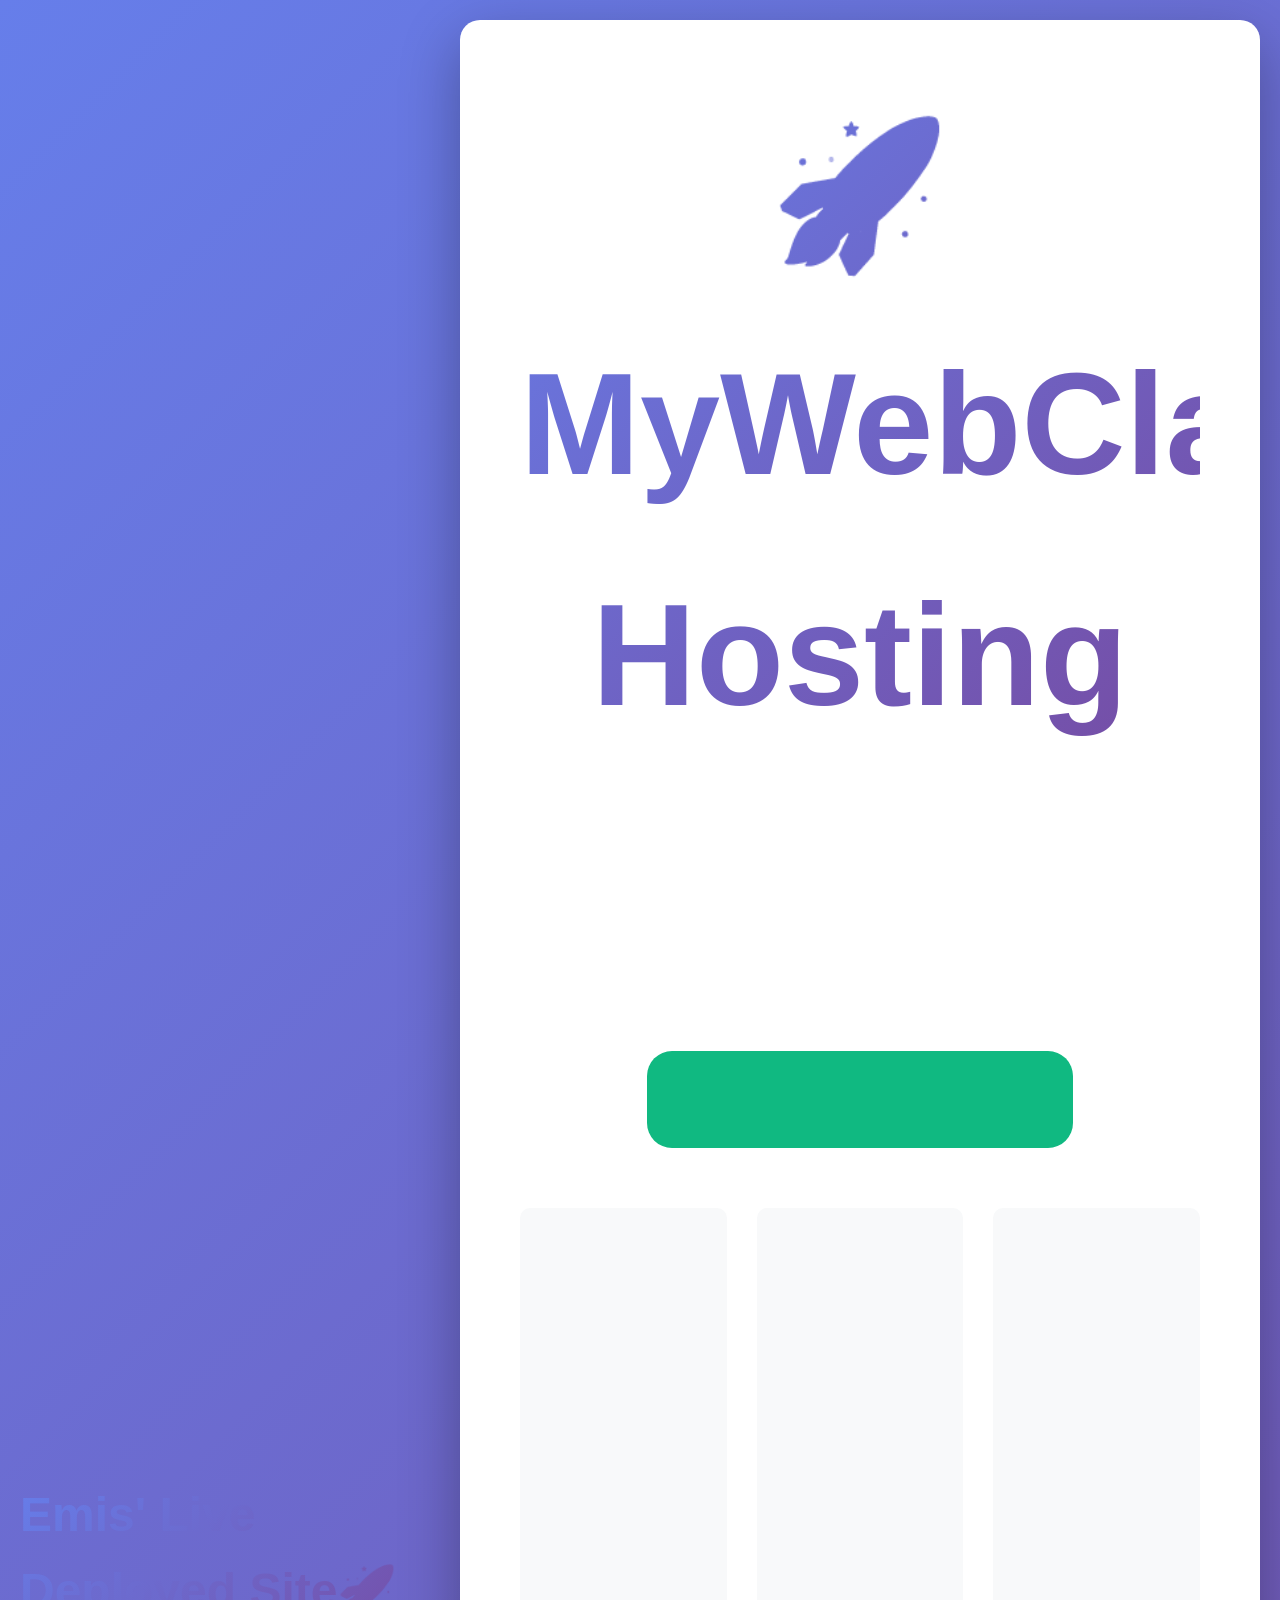
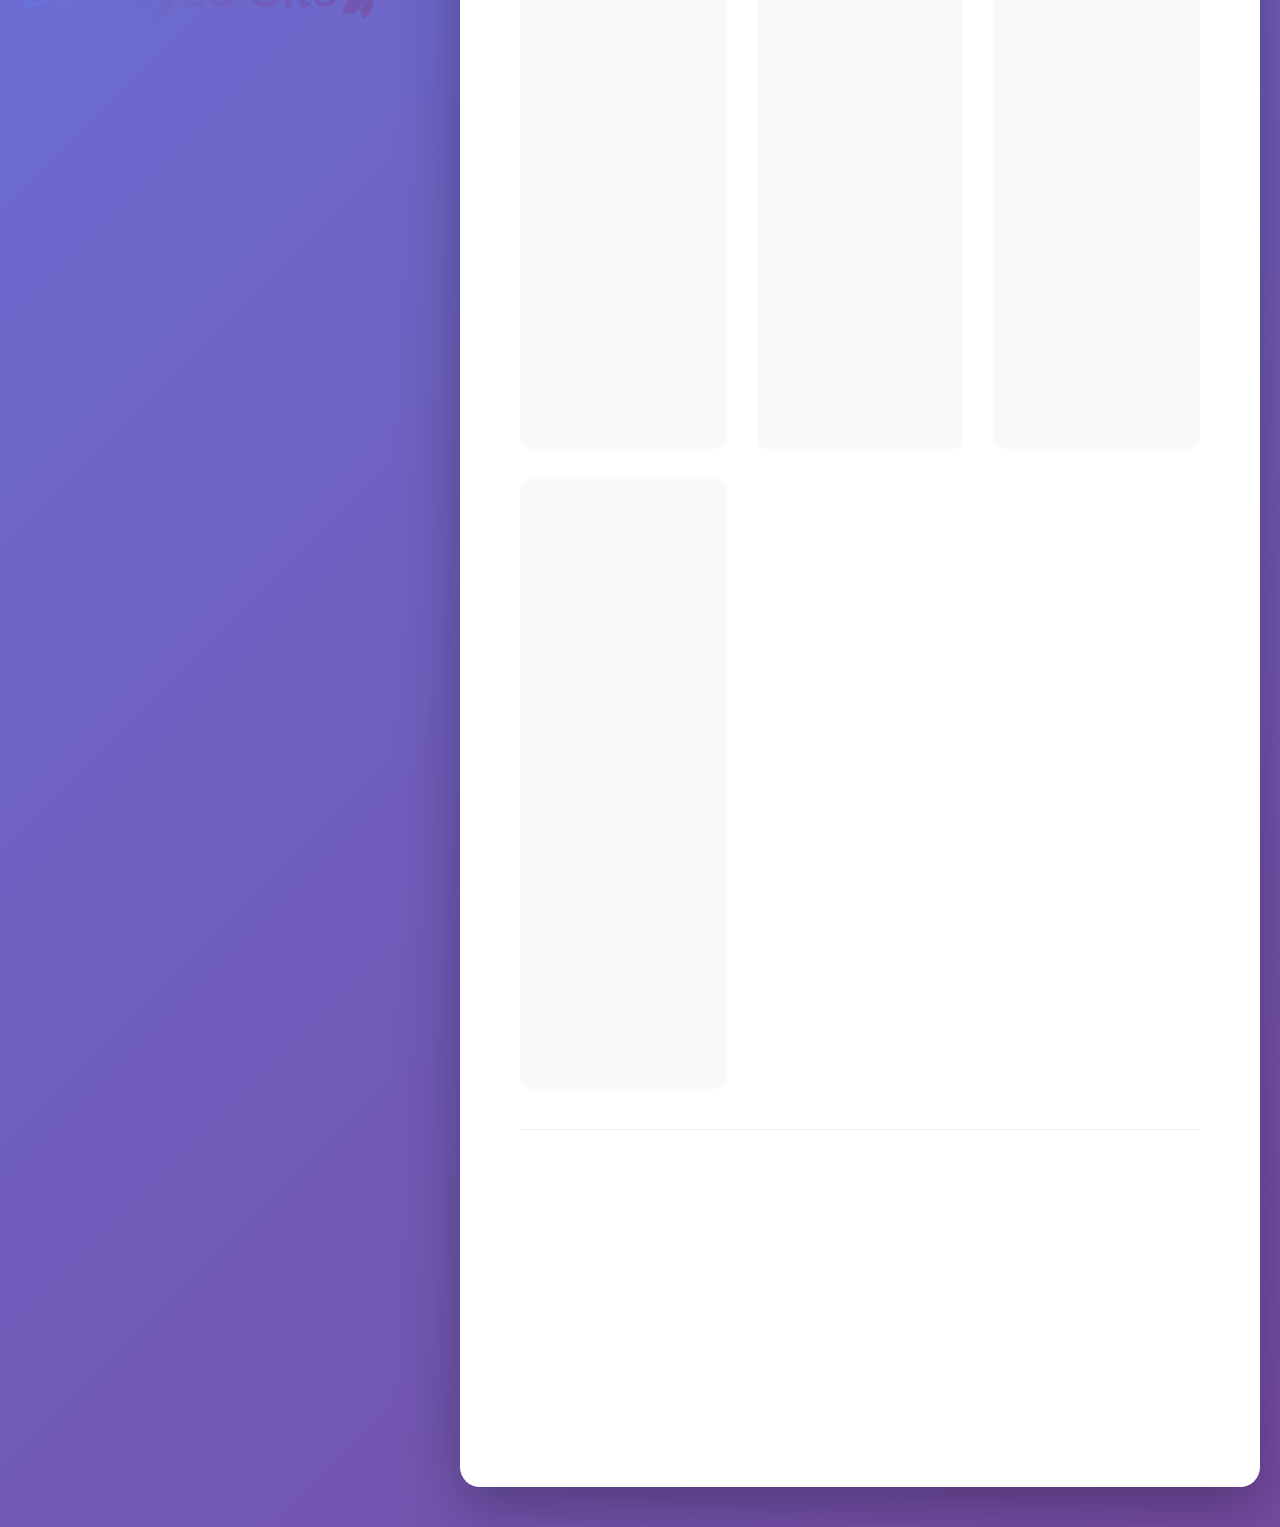
==== projects/static-site/html/index.html @ 1977dc5f "Update homepage heading for deployment test" ====
<!DOCTYPE html>
<html lang="en">
<head>
    <meta charset="UTF-8">
    <meta name="viewport" content="width=device-width, initial-scale=1.0">
    <title>Emis' Live Deployed Site</title>
    <h1>Emis' Live Deployed Site🚀<h1>
    <style>
        * {
            margin: 0;
            padding: 0;
            box-sizing: border-box;
        }
        
        body {
            font-family: -apple-system, BlinkMacSystemFont, 'Segoe UI', Roboto, Oxygen, Ubuntu, Cantarell, sans-serif;
            line-height: 1.6;
            color: #333;
            background: linear-gradient(135deg, #667eea 0%, #764ba2 100%);
            min-height: 100vh;
            display: flex;
            align-items: center;
            justify-content: center;
            padding: 20px;
        }
        
        .container {
            background: white;
            border-radius: 20px;
            box-shadow: 0 20px 60px rgba(0,0,0,0.3);
            padding: 60px;
            max-width: 800px;
            text-align: center;
        }
        
        h1 {
            font-size: 3em;
            margin-bottom: 20px;
            background: linear-gradient(135deg, #667eea 0%, #764ba2 100%);
            -webkit-background-clip: text;
            -webkit-text-fill-color: transparent;
            background-clip: text;
        }
        
        .subtitle {
            font-size: 1.3em;
            color: #666;
            margin-bottom: 40px;
        }
        
        .features {
            display: grid;
            grid-template-columns: repeat(auto-fit, minmax(200px, 1fr));
            gap: 30px;
            margin: 40px 0;
            text-align: left;
        }
        
        .feature {
            padding: 20px;
            border-radius: 10px;
            background: #f8f9fa;
        }
        
        .feature-icon {
            font-size: 2em;
            margin-bottom: 10px;
        }
        
        .feature h3 {
            color: #667eea;
            margin-bottom: 10px;
        }
        
        .status {
            display: inline-block;
            padding: 10px 20px;
            background: #10b981;
            color: white;
            border-radius: 25px;
            font-weight: bold;
            margin: 20px 0;
        }
        
        .footer {
            margin-top: 40px;
            padding-top: 20px;
            border-top: 1px solid #eee;
            color: #999;
            font-size: 0.9em;
        }
    </style>
</head>
<body>
    <div class="container">
        <h1>🚀 MyWebClass Hosting</h1>
        <p class="subtitle">Production-Ready Hosting Platform</p>
        
        <div class="status">✓ System Online</div>
        
        <div class="features">
            <div class="feature">
                <div class="feature-icon">🔒</div>
                <h3>Secure</h3>
                <p>Automatic HTTPS with Let's Encrypt SSL certificates</p>
            </div>
            
            <div class="feature">
                <div class="feature-icon">⚡</div>
                <h3>Fast</h3>
                <p>Caddy reverse proxy with HTTP/3 support</p>
            </div>
            
            <div class="feature">
                <div class="feature-icon">🐘</div>
                <h3>Database</h3>
                <p>PostgreSQL 16 with pgAdmin management</p>
            </div>
            
            <div class="feature">
                <div class="feature-icon">🔄</div>
                <h3>Automated</h3>
                <p>Watchtower keeps containers updated</p>
            </div>
        </div>
        
        <div class="footer">
            <p>Built with Docker, Caddy, PostgreSQL, and ❤️</p>
            <p>Learn more at <strong>github.com/kaw393939/mywebclass_hosting</strong></p>
        </div>
    </div>
</body>
</html>
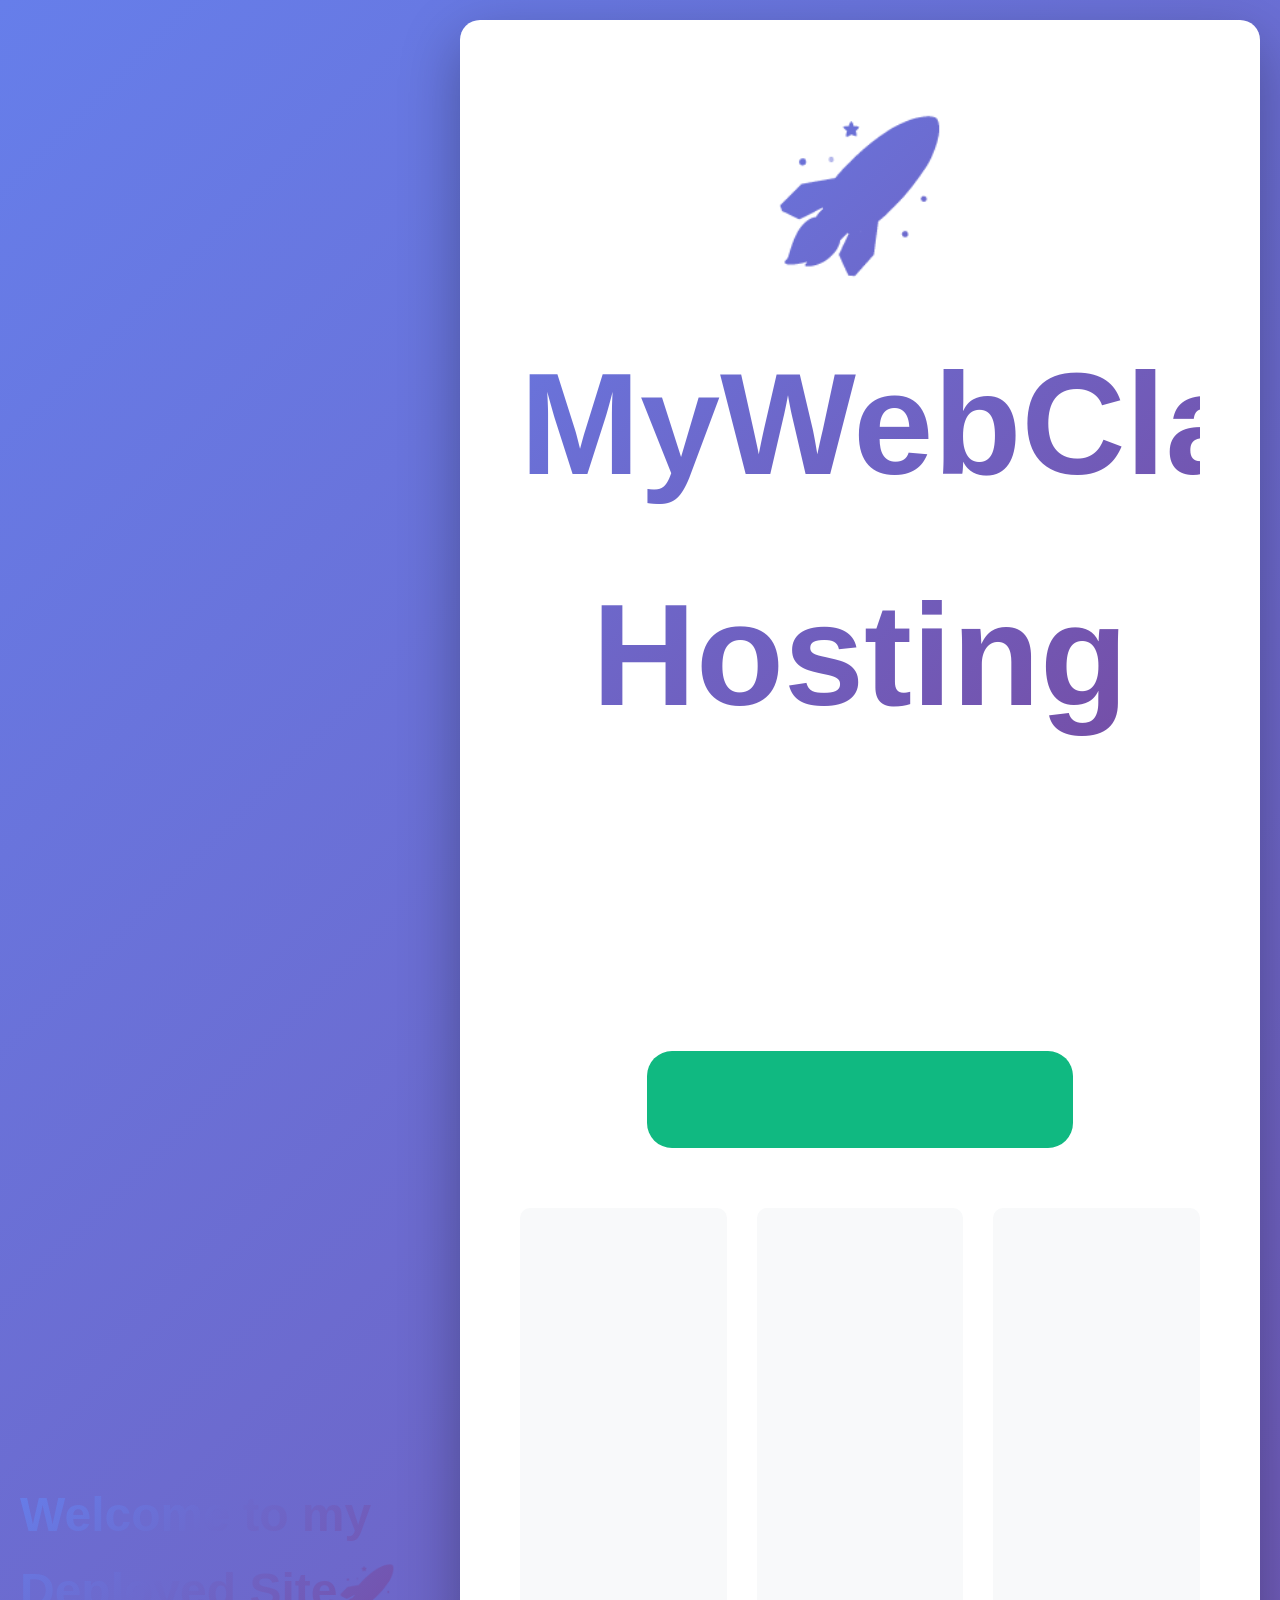
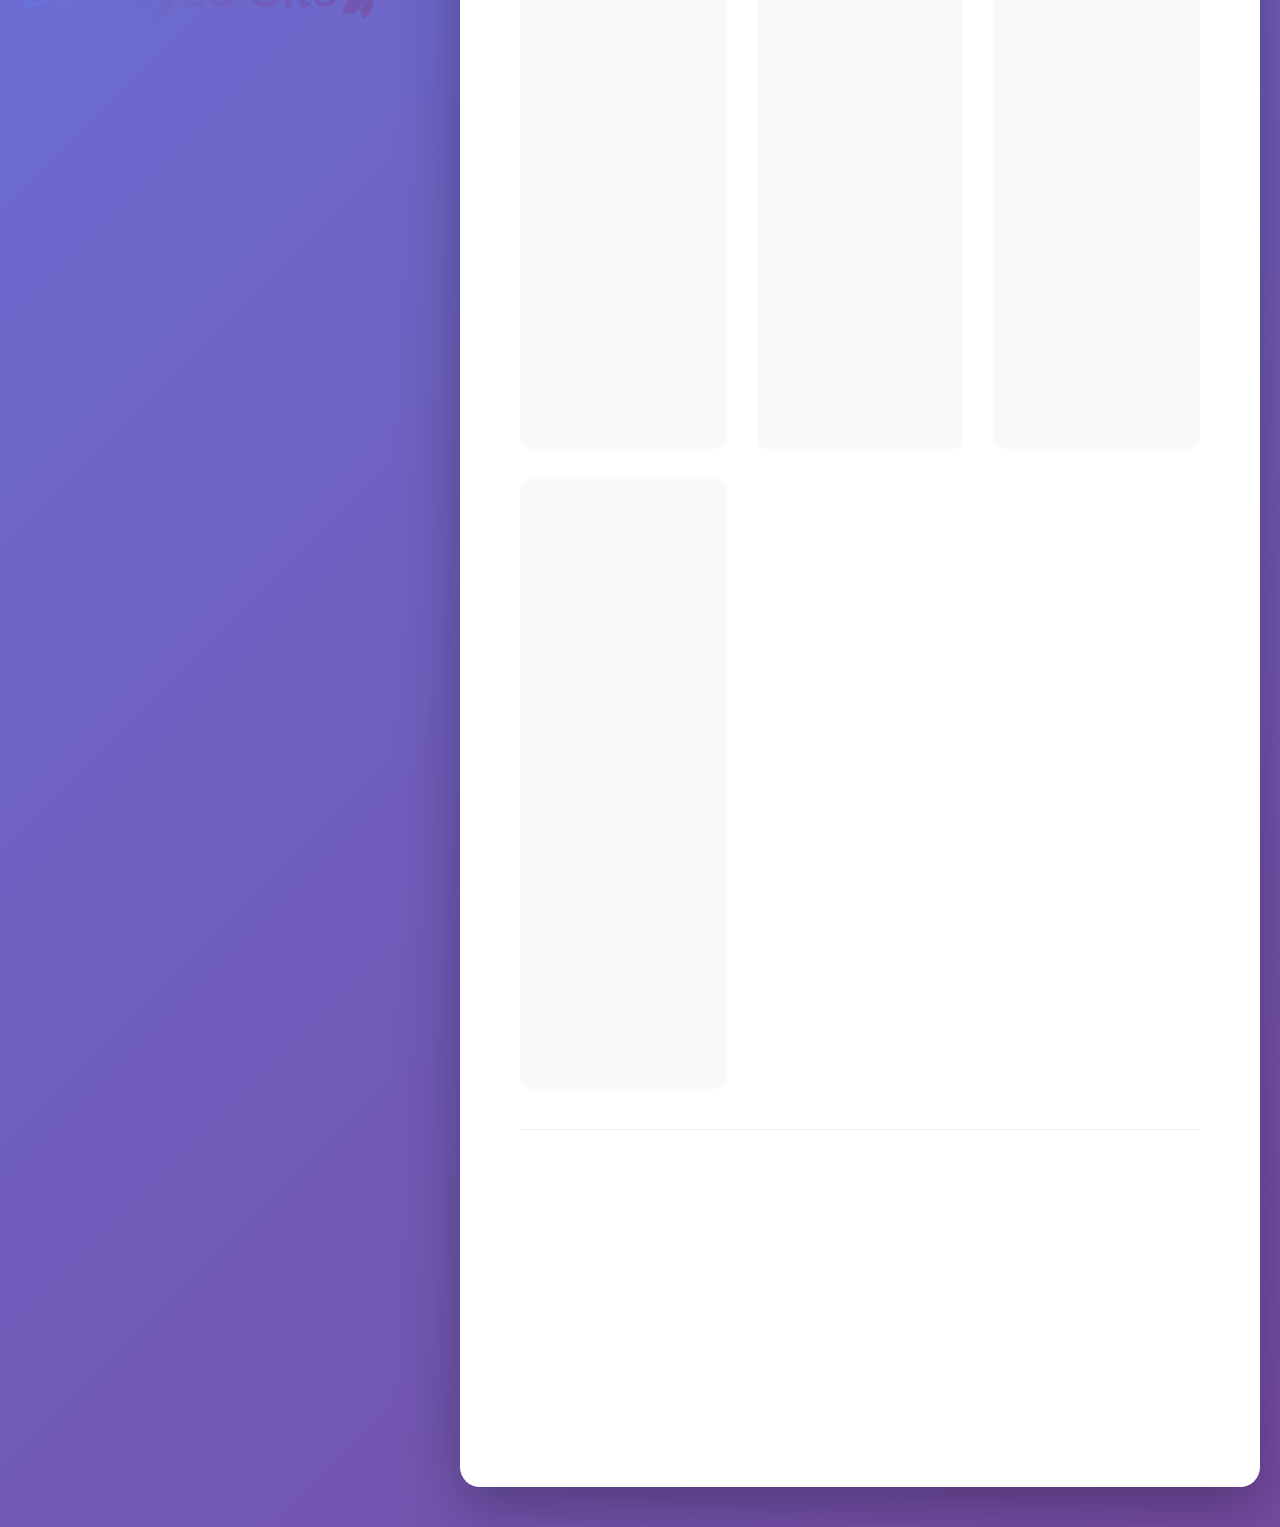
==== commit 3d2fc4a1: "Update static site heading for CI/CD deploy test" ====
--- a/projects/static-site/html/index.html
+++ b/projects/static-site/html/index.html
@@ -4,7 +4,7 @@
     <meta charset="UTF-8">
     <meta name="viewport" content="width=device-width, initial-scale=1.0">
     <title>Emis' Live Deployed Site</title>
-    <h1>Emis' Live Deployed Site🚀<h1>
+    <h1>Welcome to my Deployed Site🚀<h1>
     <style>
         * {
             margin: 0;
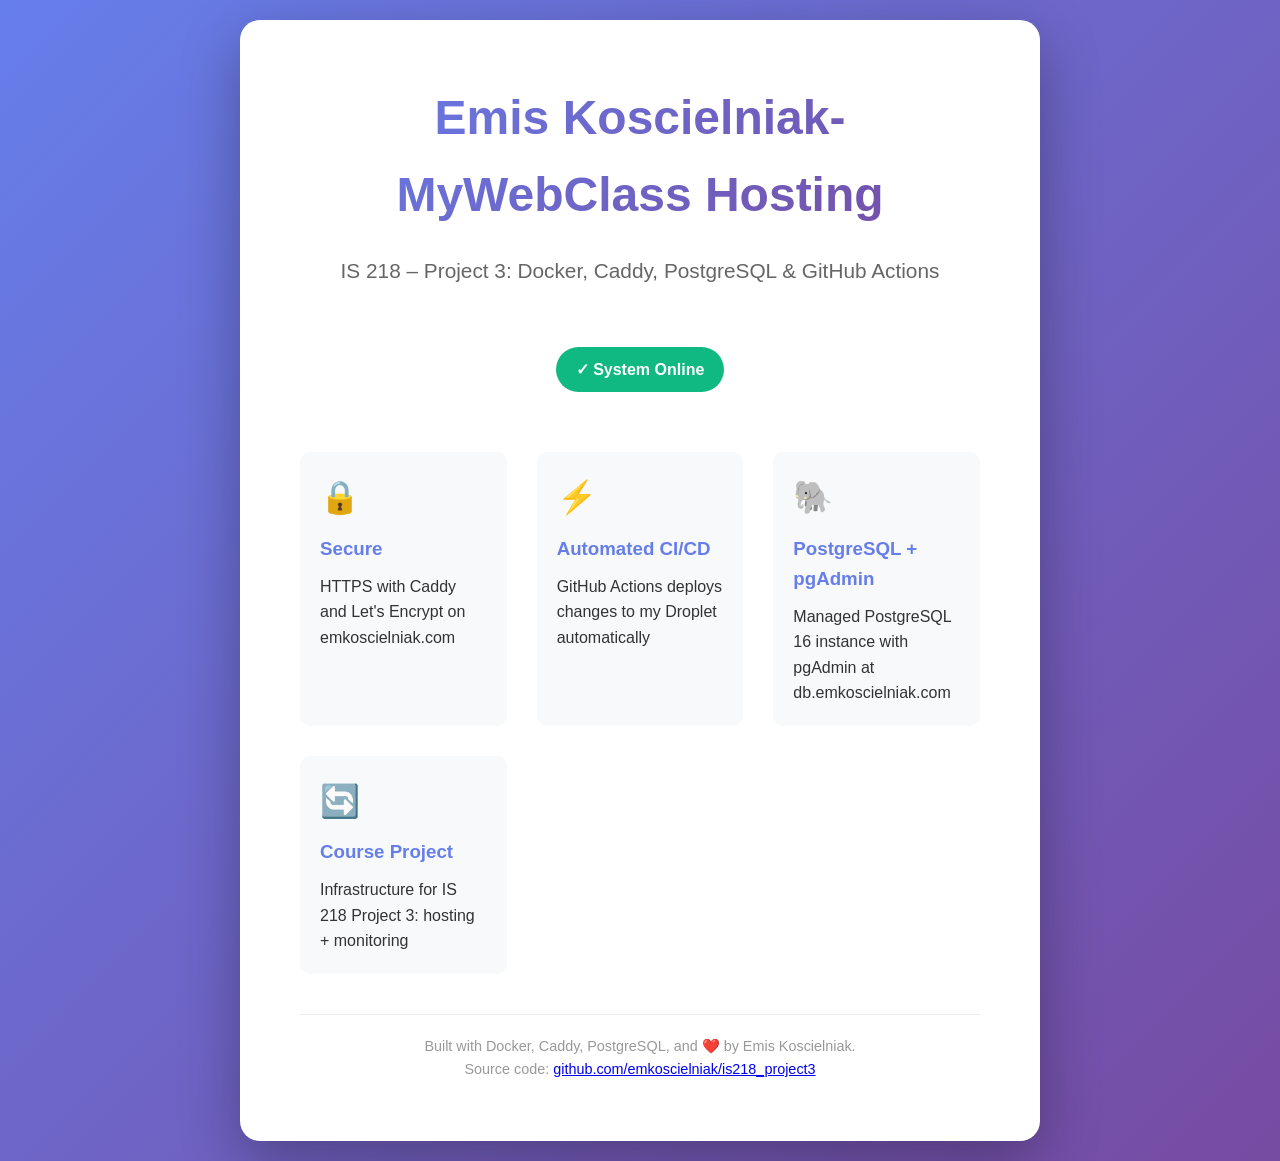
==== commit 1ca2ab0c: "feat: customize static site for IS 218 project 3" ====
--- a/projects/static-site/html/index.html
+++ b/projects/static-site/html/index.html
@@ -3,8 +3,8 @@
 <head>
     <meta charset="UTF-8">
     <meta name="viewport" content="width=device-width, initial-scale=1.0">
-    <title>Emis' Live Deployed Site</title>
-    <h1>Welcome to my Deployed Site🚀<h1>
+    <title>Emis Koscielniak – IS 218 Project 3</title>
+    
     <style>
         * {
             margin: 0;
@@ -93,8 +93,8 @@
 </head>
 <body>
     <div class="container">
-        <h1>🚀 MyWebClass Hosting</h1>
-        <p class="subtitle">Production-Ready Hosting Platform</p>
+        <h1>Emis Koscielniak- MyWebClass Hosting</h1>
+        <p class="subtitle">IS 218 – Project 3: Docker, Caddy, PostgreSQL & GitHub Actions</p>
         
         <div class="status">✓ System Online</div>
         
@@ -102,31 +102,31 @@
             <div class="feature">
                 <div class="feature-icon">🔒</div>
                 <h3>Secure</h3>
-                <p>Automatic HTTPS with Let's Encrypt SSL certificates</p>
+                <p>HTTPS with Caddy and Let's Encrypt on emkoscielniak.com</p>
             </div>
             
             <div class="feature">
                 <div class="feature-icon">⚡</div>
-                <h3>Fast</h3>
-                <p>Caddy reverse proxy with HTTP/3 support</p>
+                <h3>Automated CI/CD</h3>
+                <p>GitHub Actions deploys changes to my Droplet automatically</p>
             </div>
             
             <div class="feature">
                 <div class="feature-icon">🐘</div>
-                <h3>Database</h3>
-                <p>PostgreSQL 16 with pgAdmin management</p>
+                <h3>PostgreSQL + pgAdmin</h3>
+                <p>Managed PostgreSQL 16 instance with pgAdmin at db.emkoscielniak.com</p>
             </div>
             
             <div class="feature">
                 <div class="feature-icon">🔄</div>
-                <h3>Automated</h3>
-                <p>Watchtower keeps containers updated</p>
+                <h3>Course Project</h3>
+                <p>Infrastructure for IS 218 Project 3: hosting + monitoring</p>
             </div>
         </div>
         
         <div class="footer">
-            <p>Built with Docker, Caddy, PostgreSQL, and ❤️</p>
-            <p>Learn more at <strong>github.com/kaw393939/mywebclass_hosting</strong></p>
+            <p>Built with Docker, Caddy, PostgreSQL, and ❤️ by Emis Koscielniak.</p>
+            <p>Source code: <a href="https://github.com/emkoscielniak/is218_project3">github.com/emkoscielniak/is218_project3</a></p>
         </div>
     </div>
 </body>
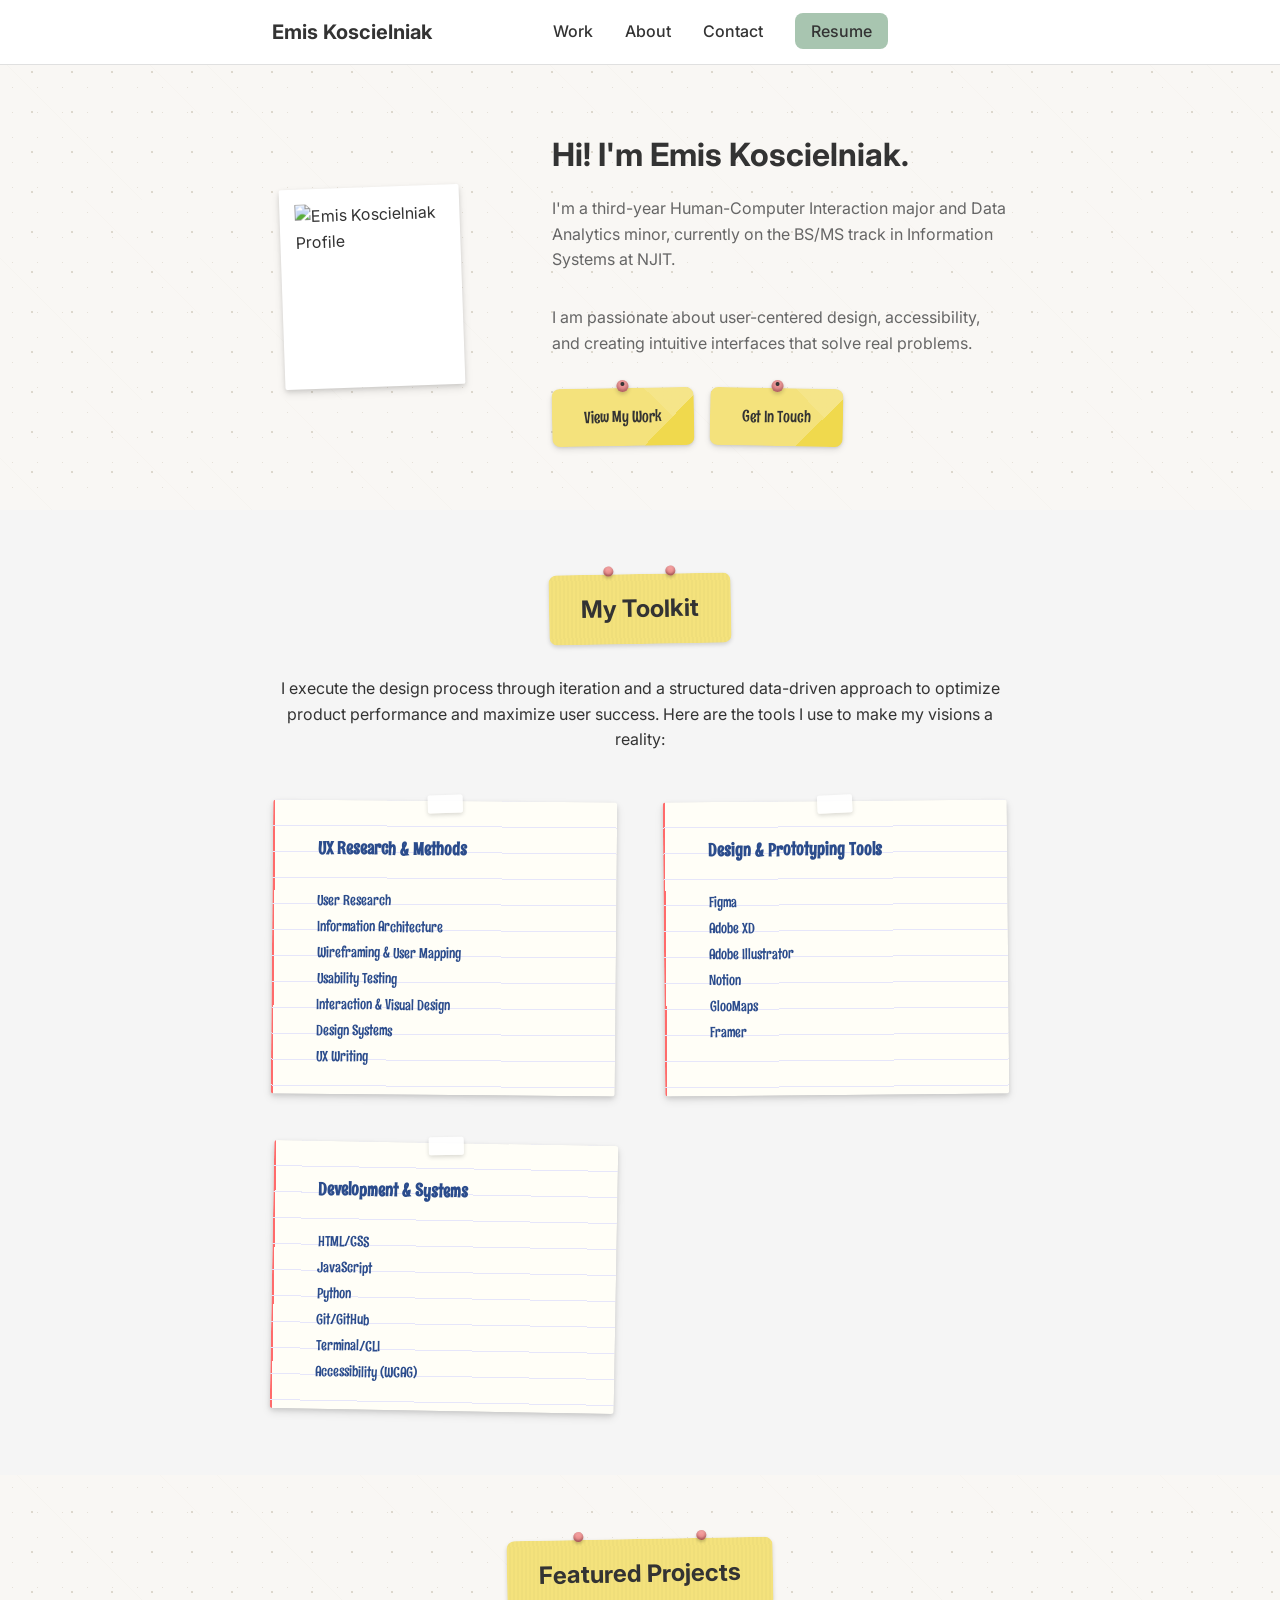
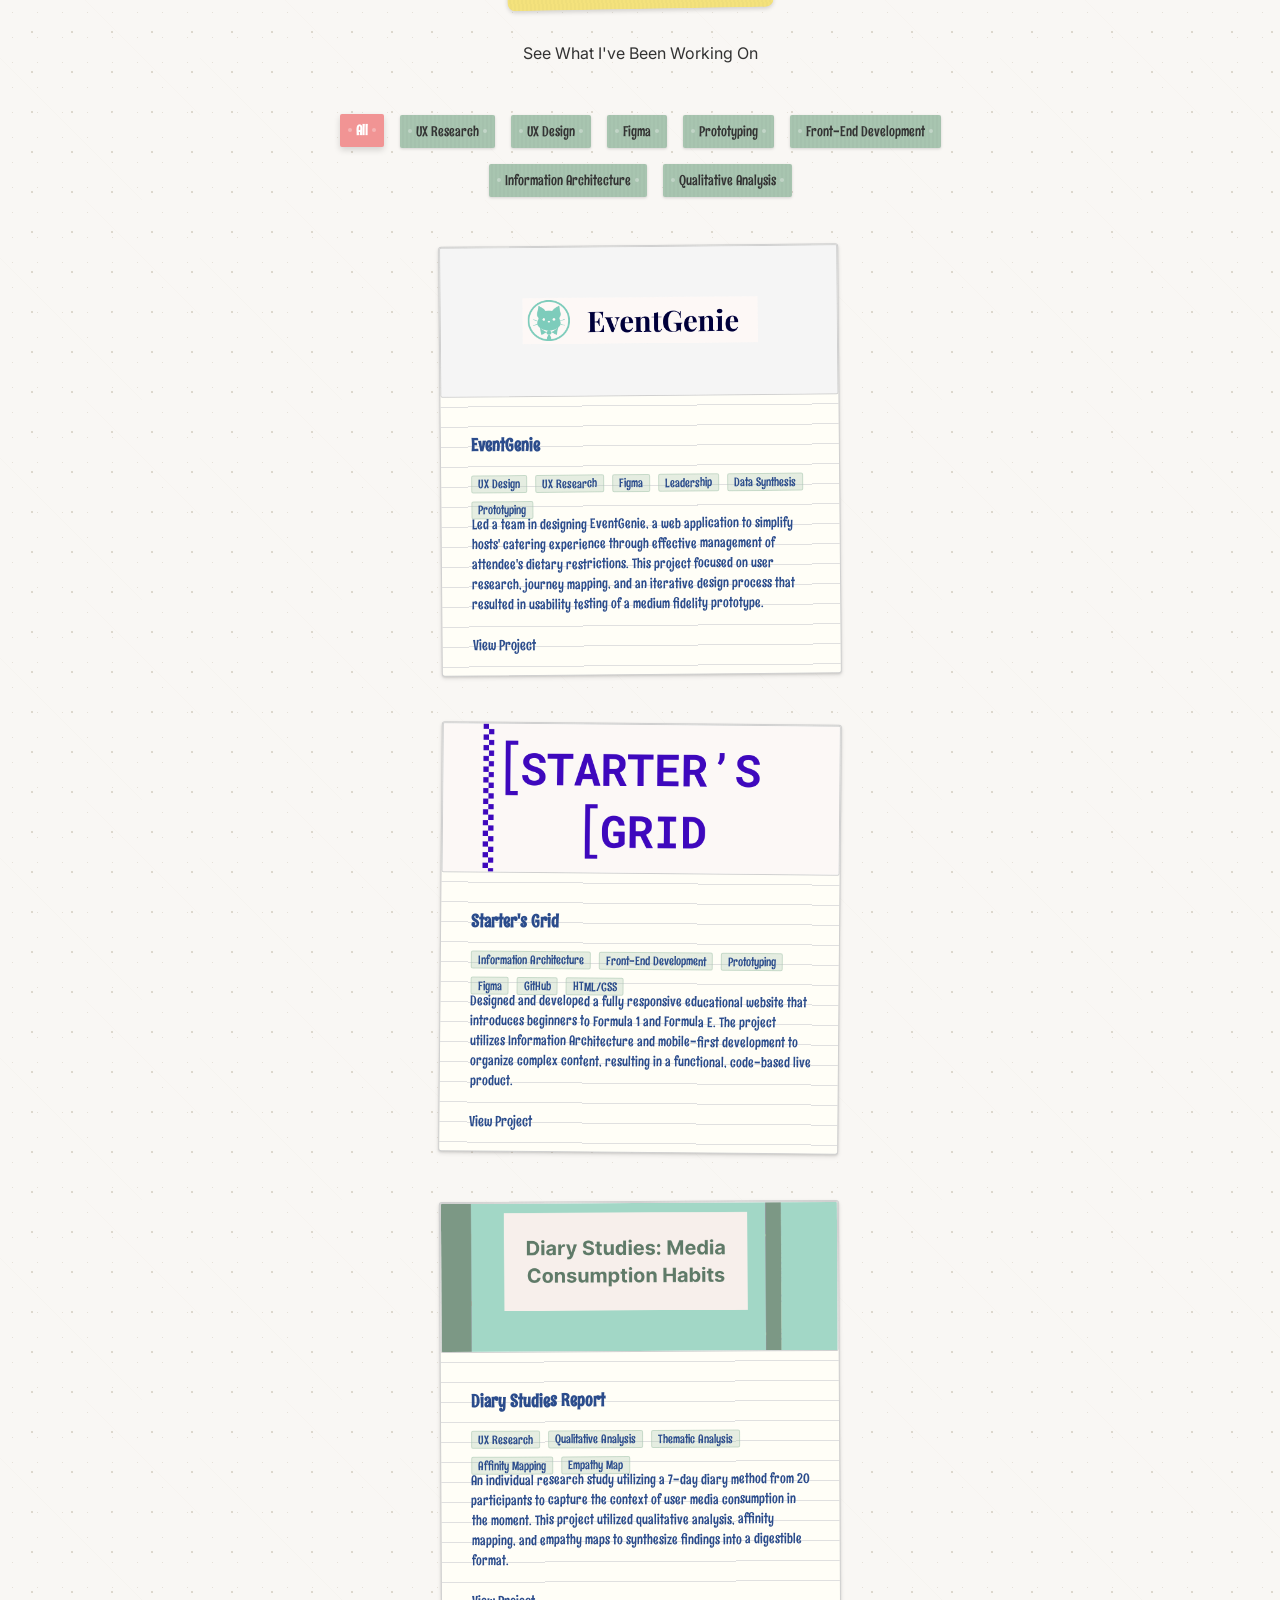
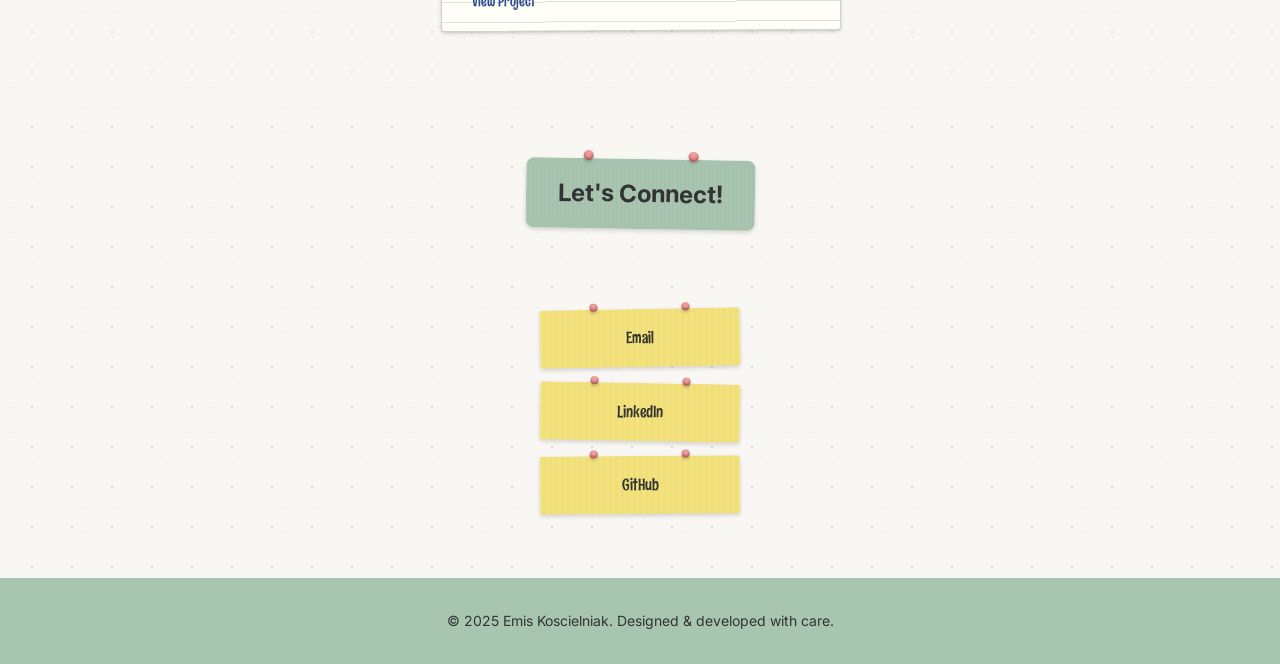
==== commit 476c8ee0: "Portfolio deployment" ====
--- a/projects/static-site/html/index.html
+++ b/projects/static-site/html/index.html
@@ -3,131 +3,296 @@
 <head>
     <meta charset="UTF-8">
     <meta name="viewport" content="width=device-width, initial-scale=1.0">
-    <title>Emis Koscielniak – IS 218 Project 3</title>
-    
-    <style>
-        * {
-            margin: 0;
-            padding: 0;
-            box-sizing: border-box;
-        }
-        
-        body {
-            font-family: -apple-system, BlinkMacSystemFont, 'Segoe UI', Roboto, Oxygen, Ubuntu, Cantarell, sans-serif;
-            line-height: 1.6;
-            color: #333;
-            background: linear-gradient(135deg, #667eea 0%, #764ba2 100%);
-            min-height: 100vh;
-            display: flex;
-            align-items: center;
-            justify-content: center;
-            padding: 20px;
-        }
-        
-        .container {
-            background: white;
-            border-radius: 20px;
-            box-shadow: 0 20px 60px rgba(0,0,0,0.3);
-            padding: 60px;
-            max-width: 800px;
-            text-align: center;
-        }
-        
-        h1 {
-            font-size: 3em;
-            margin-bottom: 20px;
-            background: linear-gradient(135deg, #667eea 0%, #764ba2 100%);
-            -webkit-background-clip: text;
-            -webkit-text-fill-color: transparent;
-            background-clip: text;
-        }
-        
-        .subtitle {
-            font-size: 1.3em;
-            color: #666;
-            margin-bottom: 40px;
-        }
-        
-        .features {
-            display: grid;
-            grid-template-columns: repeat(auto-fit, minmax(200px, 1fr));
-            gap: 30px;
-            margin: 40px 0;
-            text-align: left;
-        }
-        
-        .feature {
-            padding: 20px;
-            border-radius: 10px;
-            background: #f8f9fa;
-        }
-        
-        .feature-icon {
-            font-size: 2em;
-            margin-bottom: 10px;
-        }
-        
-        .feature h3 {
-            color: #667eea;
-            margin-bottom: 10px;
-        }
-        
-        .status {
-            display: inline-block;
-            padding: 10px 20px;
-            background: #10b981;
-            color: white;
-            border-radius: 25px;
-            font-weight: bold;
-            margin: 20px 0;
-        }
-        
-        .footer {
-            margin-top: 40px;
-            padding-top: 20px;
-            border-top: 1px solid #eee;
-            color: #999;
-            font-size: 0.9em;
-        }
-    </style>
+    <title>Emis Koscielniak</title>
+    <link rel="icon" type="image/png" sizes="32x32" href="images/portfolio-icon.png">
+    <link rel="stylesheet" href="styles/main.css">
+    <link rel="preconnect" href="https://fonts.googleapis.com">
+    <link rel="preconnect" href="https://fonts.gstatic.com" crossorigin>
+    <link href="https://fonts.googleapis.com/css2?family=Inter:wght@300;400;500;600;700&display=swap" rel="stylesheet">
 </head>
 <body>
-    <div class="container">
-        <h1>Emis Koscielniak- MyWebClass Hosting</h1>
-        <p class="subtitle">IS 218 – Project 3: Docker, Caddy, PostgreSQL & GitHub Actions</p>
+    <!-- Navigation -->
+    <nav class="navbar">
+        <div class="nav-container">
+            <a href="#home" class="logo">Emis Koscielniak</a>
+            <ul class="nav-menu">
+                <li><a href="#work" class="nav-link">Work</a></li>
+                <li><a href="#about" class="nav-link">About</a></li>
+                <li><a href="#contact" class="nav-link">Contact</a></li>
+                <li><a href="documents/resume.pdf" class="nav-link resume-btn" target="_blank">Resume</a></li>
+            </ul>
+            <div class="hamburger">
+                <span class="bar"></span>
+                <span class="bar"></span>
+                <span class="bar"></span>
+            </div>
+        </div>
+    </nav>
+
+    <!-- Hero Section -->
+    <section id="home" class="hero">
+        <div class="container">
+            <div class="hero-content">
+                <div class="hero-image">
+                    <div class="profile-placeholder">
+                        <img src="images/profile.jpg" alt="Emis Koscielniak Profile">
+                    </div>
+                </div>
+                <div class="hero-text">
+                    <h1 class="hero-title">Hi! I'm Emis Koscielniak.</h1>
+                    <p class="hero-description">I'm a third-year Human-Computer Interaction major and Data Analytics minor, currently on the BS/MS track in Information Systems at NJIT.</p>
+                    <p class="hero-description">I am passionate about user-centered design, accessibility, and creating intuitive interfaces that solve real problems.</p>
+                    <div class="hero-buttons">
+                        <a href="#work" class="btn btn-yellow">View My Work</a>
+                        <a href="#contact" class="btn btn-yellow">Get In Touch</a>
+                    </div>
+                </div>
+            </div>
+        </div>
+    </section>
+
+    <!-- My Toolkit Section -->
+    <section id="about" class="toolkit-section">
+        <div class="container">
+            <div class="section-header">
+                <h2 class="section-title yellow-bg">My Toolkit</h2>
+                <p class="section-subtitle">I execute the design process through iteration and a structured data-driven approach to optimize product performance and maximize user success. Here are the tools I use to make my visions a reality:</p>
+            </div>
+            <div class="toolkit-grid">
+                <div class="toolkit-column">
+                    <h3>UX Research & Methods</h3>
+                    <ul>
+                        <li>User Research</li>
+                        <li>Information Architecture</li>
+                        <li>Wireframing & User Mapping</li>
+                        <li>Usability Testing</li>
+                        <li>Interaction & Visual Design</li>
+                        <li>Design Systems</li>
+                        <li>UX Writing</li>
+                    </ul>
+                </div>
+                <div class="toolkit-column">
+                    <h3>Design & Prototyping Tools</h3>
+                    <ul>
+                        <li>Figma</li>
+                        <li>Adobe XD</li>
+                        <li>Adobe Illustrator</li>
+                        <li>Notion</li>
+                        <li>GlooMaps</li>
+                        <li>Framer</li>
+                    </ul>
+                </div>
+                <div class="toolkit-column">
+                    <h3>Development & Systems</h3>
+                    <ul>
+                        <li>HTML/CSS</li>
+                        <li>JavaScript</li>
+                        <li>Python</li>
+                        <li>Git/GitHub</li>
+                        <li>Terminal/CLI</li>
+                        <li>Accessibility (WCAG)</li>
+                    </ul>
+                </div>
+            </div>
+        </div>
+    </section>
+
+    <!-- My Projects Section -->
+    <section id="work" class="projects-section">
+        <div class="container">
+            <div class="section-header">
+                <h2 class="section-title yellow-bg">Featured Projects</h2>
+                <p class="section-subtitle">See What I've Been Working On</p>
+            </div>
+            
+            <!-- Project Filters -->
+            <div class="project-filters">
+                <button class="filter-btn active" onclick="filterProjects('all')">All</button>
+                <button class="filter-btn" onclick="filterProjects('research')">UX Research</button>
+                <button class="filter-btn" onclick="filterProjects('design')">UX Design</button>
+                <button class="filter-btn" onclick="filterProjects('figma')">Figma</button>
+                <button class="filter-btn" onclick="filterProjects('prototyping')">Prototyping</button>
+                <button class="filter-btn" onclick="filterProjects('development')">Front-End Development</button>
+                <button class="filter-btn" onclick="filterProjects('architecture')">Information Architecture</button>
+                <button class="filter-btn" onclick="filterProjects('analysis')">Qualitative Analysis</button>
+            </div>
+
+            <!-- Projects Grid -->
+            <div class="projects-grid">
+                <!-- Project 1: EventGenie -->
+                <a href="project1.html" class="project-card-link">
+                    <article class="project-card project-research project-design project-figma project-prototyping">
+                        <div class="project-image">
+                            <div class="image-placeholder">
+                                <img src="images/event-genie-logo.png" alt="EventGenie Project">
+                            </div>
+                        </div>
+                        <div class="project-content">
+                            <h3 class="project-title">EventGenie</h3>
+                            <div class="project-tags">
+                                <span class="tag">UX Design</span>
+                                <span class="tag">UX Research</span>
+                                <span class="tag">Figma</span>
+                                <span class="tag">Leadership</span>
+                                <span class="tag">Data Synthesis</span>
+                                <span class="tag">Prototyping</span>
+                            </div>
+                            <p class="project-description">
+                                Led a team in designing EventGenie, a web application to simplify hosts' catering experience through effective management of attendee's dietary restrictions. This project focused on user research, journey mapping, and an iterative design process that resulted in usability testing of a medium fidelity prototype.
+                            </p>
+                            <span class="project-link">View Project</span>
+                        </div>
+                    </article>
+                </a>
+
+                <!-- Project 2: Starter's Grid -->
+                <a href="project2.html" class="project-card-link">
+                    <article class="project-card project-design project-development project-architecture project-figma project-prototyping">
+                        <div class="project-image">
+                            <div class="image-placeholder">
+                                <img src="images/project2-thumbnail.png" alt="Starter's Grid Project">
+                            </div>
+                        </div>
+                        <div class="project-content">
+                            <h3 class="project-title">Starter's Grid</h3>
+                            <div class="project-tags">
+                                <span class="tag">Information Architecture</span>
+                                <span class="tag">Front-End Development</span>
+                                <span class="tag">Prototyping</span>
+                                <span class="tag">Figma</span>
+                                <span class="tag">GitHub</span>
+                                <span class="tag">HTML/CSS</span>
+                            </div>
+                            <p class="project-description">
+                                Designed and developed a fully responsive educational website that introduces beginners to Formula 1 and Formula E. The project utilizes Information Architecture and mobile-first development to organize complex content, resulting in a functional, code-based live product.
+                            </p>
+                            <span class="project-link">View Project</span>
+                        </div>
+                    </article>
+                </a>
+
+                <!-- Project 3: Diary Studies Report -->
+                <a href="project3.html" class="project-card-link">
+                    <article class="project-card project-research project-analysis">
+                        <div class="project-image">
+                            <div class="image-placeholder">
+                                <img src="images/project3-thumbnail.png" alt="Diary Studies Report Project">
+                            </div>
+                        </div>
+                        <div class="project-content">
+                            <h3 class="project-title">Diary Studies Report</h3>
+                            <div class="project-tags">
+                                <span class="tag">UX Research</span>
+                                <span class="tag">Qualitative Analysis</span>
+                                <span class="tag">Thematic Analysis</span>
+                                <span class="tag">Affinity Mapping</span>
+                                <span class="tag">Empathy Map</span>
+                            </div>
+                            <p class="project-description">
+                                An individual research study utilizing a 7-day diary method from 20 participants to capture the context of user media consumption in the moment. This project utilized qualitative analysis, affinity mapping, and empathy maps to synthesize findings into a digestible format.
+                            </p>
+                            <span class="project-link">View Project</span>
+                        </div>
+                    </article>
+                </a>
+            </div>
+        </div>
+    </section>
+
+    <!-- Contact Section -->
+    <section id="contact" class="contact-section">
+        <div class="container">
+            <div class="section-header">
+                <h2 class="section-title green-bg">Let's Connect!</h2>
+            </div>
+            <div class="contact-buttons">
+                <a href="mailto:emiskoscielniak@gmail.com" class="contact-btn yellow-btn">
+                    Email
+                </a>
+                <a href="https://www.linkedin.com/in/emily-k-20a949236" class="contact-btn yellow-btn" target="_blank">
+                    LinkedIn
+                </a>
+                <a href="https://github.com/emkoscielniak" class="contact-btn yellow-btn" target="_blank">
+                    GitHub
+                </a>
+            </div>
+        </div>
+    </section>
+
+    <!-- Footer -->
+    <footer class="footer">
+        <div class="container">
+            <p>&copy; 2025 Emis Koscielniak. Designed & developed with care.</p>
+        </div>
+    </footer>
+
+    <script>
+        // Simple inline filter system
+        let activeFilters = ['all'];
         
-        <div class="status">✓ System Online</div>
-        
-        <div class="features">
-            <div class="feature">
-                <div class="feature-icon">🔒</div>
-                <h3>Secure</h3>
-                <p>HTTPS with Caddy and Let's Encrypt on emkoscielniak.com</p>
-            </div>
-            
-            <div class="feature">
-                <div class="feature-icon">⚡</div>
-                <h3>Automated CI/CD</h3>
-                <p>GitHub Actions deploys changes to my Droplet automatically</p>
-            </div>
-            
-            <div class="feature">
-                <div class="feature-icon">🐘</div>
-                <h3>PostgreSQL + pgAdmin</h3>
-                <p>Managed PostgreSQL 16 instance with pgAdmin at db.emkoscielniak.com</p>
-            </div>
-            
-            <div class="feature">
-                <div class="feature-icon">🔄</div>
-                <h3>Course Project</h3>
-                <p>Infrastructure for IS 218 Project 3: hosting + monitoring</p>
-            </div>
-        </div>
-        
-        <div class="footer">
-            <p>Built with Docker, Caddy, PostgreSQL, and ❤️ by Emis Koscielniak.</p>
-            <p>Source code: <a href="https://github.com/emkoscielniak/is218_project3">github.com/emkoscielniak/is218_project3</a></p>
-        </div>
-    </div>
+        function filterProjects(category) {
+            console.log('Filter clicked:', category);
+            
+            const clickedButton = event.target;
+            const allCategories = ['research', 'design', 'figma', 'prototyping', 'development', 'architecture', 'analysis'];
+            
+            if (category === 'all') {
+                // Reset to show all
+                activeFilters = ['all'];
+                document.querySelectorAll('.filter-btn').forEach(btn => btn.classList.remove('active'));
+                clickedButton.classList.add('active');
+            } else {
+                // Remove 'all' if present
+                if (activeFilters.includes('all')) {
+                    activeFilters = activeFilters.filter(f => f !== 'all');
+                    document.querySelector('[onclick="filterProjects(\'all\')"]').classList.remove('active');
+                }
+                
+                // Toggle the filter
+                if (activeFilters.includes(category)) {
+                    activeFilters = activeFilters.filter(f => f !== category);
+                    clickedButton.classList.remove('active');
+                } else {
+                    activeFilters.push(category);
+                    clickedButton.classList.add('active');
+                }
+                
+                // Check if all categories are now selected
+                const allCategoriesSelected = allCategories.every(cat => activeFilters.includes(cat));
+                
+                if (allCategoriesSelected) {
+                    // If all categories are selected, switch to "All"
+                    activeFilters = ['all'];
+                    document.querySelectorAll('.filter-btn').forEach(btn => btn.classList.remove('active'));
+                    document.querySelector('[onclick="filterProjects(\'all\')"]').classList.add('active');
+                    console.log('All categories selected, switching to "All"');
+                } else if (activeFilters.length === 0) {
+                    // If no filters, default to all
+                    activeFilters = ['all'];
+                    document.querySelector('[onclick="filterProjects(\'all\')"]').classList.add('active');
+                }
+            }
+            
+            console.log('Active filters:', activeFilters);
+            
+            // Apply filters
+            const projects = document.querySelectorAll('.project-card');
+            projects.forEach(project => {
+                let shouldShow = false;
+                
+                if (activeFilters.includes('all')) {
+                    shouldShow = true;
+                } else {
+                    // Check if project has any active filter class
+                    shouldShow = activeFilters.some(filter => 
+                        project.classList.contains('project-' + filter)
+                    );
+                }
+                
+                project.style.display = shouldShow ? 'block' : 'none';
+                console.log('Project classes:', project.className, 'Show:', shouldShow);
+            });
+        }
+    </script>
 </body>
-</html>
+</html>
--- a/projects/static-site/html/styles/main.css
+++ b/projects/static-site/html/styles/main.css
@@ -0,0 +1,1872 @@
+/* Google Fonts Import */
+@import url('https://fonts.googleapis.com/css2?family=Rum+Raisin&display=swap');
+
+/* CSS Variables & Reset */
+:root {
+    /* Color palette matching the prototype */
+    --yellow: #F4E27C;
+    --yellow-dark: #F0D94D;
+    --green: #A8C5B0;
+    --green-dark: #95B29C;
+    --light-gray: #F5F5F5;
+    --white: #FFFFFF;
+    --cream: #FFFEF7;
+    --text-primary: #333333;
+    --text-secondary: #666666;
+    --text-handwritten: #2B4C8C;
+    --border-color: #E0E0E0;
+    --paper-shadow: rgba(0, 0, 0, 0.1);
+    --tape-shadow: rgba(0, 0, 0, 0.15);
+    
+    /* Typography */
+    --font-primary: 'Inter', -apple-system, BlinkMacSystemFont, 'Segoe UI', sans-serif;
+    --font-weight-regular: 400;
+    --font-weight-medium: 500;
+    --font-weight-semibold: 600;
+    --font-weight-bold: 700;
+    
+    /* Spacing */
+    --spacing-xs: 0.5rem;
+    --spacing-sm: 1rem;
+    --spacing-md: 2rem;
+    --spacing-lg: 3rem;
+    --spacing-xl: 4rem;
+    
+    /* Layout */
+    --max-width: 800px;
+    --border-radius: 8px;
+    --transition: all 0.3s ease;
+}
+
+* {
+    margin: 0;
+    padding: 0;
+    box-sizing: border-box;
+}
+
+html {
+    scroll-behavior: smooth;
+}
+
+body {
+    font-family: var(--font-primary);
+    line-height: 1.6;
+    color: var(--text-primary);
+    background-color: #F9F7F4;
+    background-image: 
+        radial-gradient(circle, #E5E0D8 0.5px, transparent 0.5px),
+        radial-gradient(circle, #DDD8CE 0.8px, transparent 0.8px),
+        repeating-linear-gradient(
+            45deg,
+            transparent,
+            transparent 100px,
+            rgba(220, 215, 205, 0.1) 100px,
+            rgba(220, 215, 205, 0.1) 101px
+        );
+    background-size: 25px 25px, 40px 40px, 200px 200px;
+    background-position: 0 0, 12px 12px, 0 0;
+}
+
+.container {
+    max-width: var(--max-width);
+    margin: 0 auto;
+    padding: 0 var(--spacing-md);
+}
+
+/* Navigation */
+.navbar {
+    background-color: var(--white);
+    padding: var(--spacing-sm) 0;
+    border-bottom: 1px solid var(--border-color);
+    position: sticky;
+    top: 0;
+    z-index: 1000;
+}
+
+.nav-container {
+    display: flex;
+    justify-content: space-between;
+    align-items: center;
+    max-width: var(--max-width);
+    margin: 0 auto;
+    padding: 0 var(--spacing-md);
+}
+
+.logo {
+    font-weight: var(--font-weight-bold);
+    font-size: 1.25rem;
+    color: var(--text-primary);
+    text-decoration: none;
+}
+
+.nav-menu {
+    display: flex;
+    list-style: none;
+    gap: var(--spacing-md);
+    align-items: center;
+}
+
+.nav-link {
+    color: var(--text-primary);
+    text-decoration: none;
+    font-weight: var(--font-weight-medium);
+    transition: var(--transition);
+}
+
+.nav-link:hover {
+    color: var(--text-secondary);
+}
+
+.resume-btn {
+    background-color: var(--green);
+    color: var(--text-primary);
+    padding: var(--spacing-xs) var(--spacing-sm);
+    border-radius: var(--border-radius);
+    text-decoration: none !important;
+}
+
+.resume-btn:hover {
+    opacity: 0.9;
+    color: var(--text-primary) !important;
+}
+
+/* Hero Section */
+.hero {
+    padding: var(--spacing-xl) 0;
+}
+
+.hero-content {
+    display: grid;
+    grid-template-columns: 200px 1fr;
+    gap: var(--spacing-lg);
+    align-items: center;
+}
+
+.hero-image {
+    display: flex;
+    justify-content: center;
+}
+
+/* Polaroid Photo Styling */
+.profile-placeholder {
+    width: 180px;
+    height: 200px;
+    background-color: var(--white);
+    border-radius: 2px;
+    padding: 15px 15px 45px 15px;
+    box-shadow: 0 4px 8px var(--paper-shadow), 0 2px 4px var(--paper-shadow);
+    transform: rotate(-2deg);
+    transition: var(--transition);
+    position: relative;
+}
+
+.profile-placeholder:hover {
+    transform: rotate(0deg);
+}
+
+.profile-placeholder img {
+    width: 100%;
+    height: 100%;
+    object-fit: cover;
+    border-radius: 1px;
+}
+
+.profile-placeholder::after {
+    content: "";
+    position: absolute;
+    bottom: 10px;
+    left: 15px;
+    right: 15px;
+    height: 25px;
+    background-color: var(--white);
+}
+
+.hero-text {
+    padding-left: var(--spacing-md);
+}
+
+.hero-title {
+    font-size: 2rem;
+    font-weight: var(--font-weight-bold);
+    margin-bottom: var(--spacing-sm);
+    color: var(--text-primary);
+}
+
+.hero-description {
+    font-size: 1rem;
+    color: var(--text-secondary);
+    margin-bottom: var(--spacing-md);
+    line-height: 1.6;
+}
+
+.hero-buttons {
+    display: flex;
+    gap: var(--spacing-sm);
+}
+
+.btn {
+    padding: var(--spacing-sm) var(--spacing-md);
+    border-radius: var(--border-radius);
+    text-decoration: none;
+    font-weight: var(--font-weight-medium);
+    transition: var(--transition);
+    display: inline-block;
+}
+
+/* Sticky Note Button Styling */
+.btn-yellow {
+    background-color: var(--yellow);
+    background-image: 
+        linear-gradient(135deg, transparent 0%, transparent 75%, var(--yellow-dark) 75%, var(--yellow-dark) 100%),
+        linear-gradient(45deg, transparent 0%, transparent 75%, rgba(255,255,255,0.1) 75%, rgba(255,255,255,0.1) 100%);
+    color: var(--text-primary);
+    font-family: 'Rum Raisin', cursive, var(--font-primary);
+    font-weight: 400;
+    border: none;
+    box-shadow: 0 3px 6px var(--paper-shadow), 0 1px 3px var(--paper-shadow);
+    position: relative;
+    transform: rotate(1deg);
+    transition: all 0.2s ease;
+}
+
+.btn-yellow:first-child {
+    transform: rotate(-1deg);
+}
+
+.btn-yellow:hover {
+    transform: rotate(0deg) translateY(-2px);
+    box-shadow: 0 6px 12px var(--paper-shadow), 0 2px 6px var(--paper-shadow);
+}
+
+/* Pin for sticky notes */
+.btn-yellow::before {
+    content: "";
+    position: absolute;
+    top: -8px;
+    left: 50%;
+    width: 12px;
+    height: 12px;
+    background: radial-gradient(circle, #F19494 30%, #E87A7A 60%, #D85F5F 100%);
+    border-radius: 50%;
+    transform: translateX(-50%);
+    box-shadow: 
+        inset 0 2px 4px rgba(255,255,255,0.3),
+        inset 0 -2px 4px rgba(0,0,0,0.3),
+        0 2px 4px rgba(0,0,0,0.2);
+    z-index: 10;
+}
+
+.btn-yellow::after {
+    content: "";
+    position: absolute;
+    top: -6px;
+    left: 50%;
+    width: 4px;
+    height: 4px;
+    background: radial-gradient(circle, #404040, #202020);
+    border-radius: 50%;
+    transform: translateX(-50%);
+    z-index: 11;
+}
+
+/* Section Headers */
+.section-header {
+    text-align: center;
+    margin-bottom: var(--spacing-lg);
+}
+
+.section-title {
+    font-size: 1.5rem;
+    font-weight: var(--font-weight-bold);
+    padding: var(--spacing-sm) var(--spacing-md);
+    border-radius: var(--border-radius);
+    display: inline-block;
+    margin-bottom: var(--spacing-md);
+}
+
+/* Tape Strip Styling */
+.yellow-bg {
+    background-color: var(--yellow);
+    background-image: 
+        repeating-linear-gradient(
+            90deg,
+            transparent,
+            transparent 2px,
+            rgba(0,0,0,0.02) 2px,
+            rgba(0,0,0,0.02) 4px
+        );
+    color: var(--text-primary);
+    box-shadow: 0 2px 4px var(--tape-shadow);
+    transform: rotate(-1deg);
+    position: relative;
+}
+
+/* Pins for My Toolkit tape */
+.toolkit-section .yellow-bg::before {
+    content: "";
+    position: absolute;
+    top: -8px;
+    left: 30%;
+    width: 10px;
+    height: 10px;
+    background: radial-gradient(circle, #F19494 30%, #E87A7A 60%, #D85F5F 100%);
+    border-radius: 50%;
+    box-shadow: 
+        inset 0 2px 3px rgba(255,255,255,0.3),
+        inset 0 -2px 3px rgba(0,0,0,0.3),
+        0 2px 3px rgba(0,0,0,0.2);
+    z-index: 10;
+}
+
+.toolkit-section .yellow-bg::after {
+    content: "";
+    position: absolute;
+    top: -8px;
+    right: 30%;
+    width: 10px;
+    height: 10px;
+    background: radial-gradient(circle, #F19494 30%, #E87A7A 60%, #D85F5F 100%);
+    border-radius: 50%;
+    box-shadow: 
+        inset 0 2px 3px rgba(255,255,255,0.3),
+        inset 0 -2px 3px rgba(0,0,0,0.3),
+        0 2px 3px rgba(0,0,0,0.2);
+    z-index: 10;
+}
+
+/* Pin holes in tape */
+.toolkit-section .yellow-bg .section-title::before {
+    content: "";
+    position: absolute;
+    top: 50%;
+    left: 30%;
+    width: 3px;
+    height: 3px;
+    background: radial-gradient(circle, #303030, #101010);
+    border-radius: 50%;
+    transform: translateY(-50%);
+    z-index: 11;
+}
+
+.toolkit-section .yellow-bg .section-title::after {
+    content: "";
+    position: absolute;
+    top: 50%;
+    right: 30%;
+    width: 3px;
+    height: 3px;
+    background: radial-gradient(circle, #303030, #101010);
+    border-radius: 50%;
+    transform: translateY(-50%);
+    z-index: 11;
+}
+
+.green-bg {
+    background-color: var(--green);
+    background-image: 
+        repeating-linear-gradient(
+            90deg,
+            transparent,
+            transparent 2px,
+            rgba(0,0,0,0.02) 2px,
+            rgba(0,0,0,0.02) 4px
+        );
+    color: var(--text-primary);
+    box-shadow: 0 2px 4px var(--tape-shadow);
+    transform: rotate(1deg);
+    position: relative;
+}
+
+/* Pins for green tape sections */
+.projects-section .yellow-bg::before {
+    content: "";
+    position: absolute;
+    top: -8px;
+    left: 25%;
+    width: 10px;
+    height: 10px;
+    background: radial-gradient(circle, #F19494 30%, #E87A7A 60%, #D85F5F 100%);
+    border-radius: 50%;
+    box-shadow: 
+        inset 0 2px 3px rgba(255,255,255,0.3),
+        inset 0 -2px 3px rgba(0,0,0,0.3),
+        0 2px 3px rgba(0,0,0,0.2);
+    z-index: 10;
+}
+
+.projects-section .yellow-bg::after {
+    content: "";
+    position: absolute;
+    top: -8px;
+    right: 25%;
+    width: 10px;
+    height: 10px;
+    background: radial-gradient(circle, #F19494 30%, #E87A7A 60%, #D85F5F 100%);
+    border-radius: 50%;
+    box-shadow: 
+        inset 0 2px 3px rgba(255,255,255,0.3),
+        inset 0 -2px 3px rgba(0,0,0,0.3),
+        0 2px 3px rgba(0,0,0,0.2);
+    z-index: 10;
+}
+
+.projects-section .yellow-bg .section-title::before {
+    content: "";
+    position: absolute;
+    top: 50%;
+    left: 25%;
+    width: 3px;
+    height: 3px;
+    background: radial-gradient(circle, #303030, #101010);
+    border-radius: 50%;
+    transform: translateY(-50%);
+    z-index: 11;
+}
+
+.projects-section .yellow-bg .section-title::after {
+    content: "";
+    position: absolute;
+    top: 50%;
+    right: 25%;
+    width: 3px;
+    height: 3px;
+    background: radial-gradient(circle, #303030, #101010);
+    border-radius: 50%;
+    transform: translateY(-50%);
+    z-index: 11;
+}
+
+.contact-section .green-bg::before {
+    content: "";
+    position: absolute;
+    top: -8px;
+    left: 25%;
+    width: 10px;
+    height: 10px;
+    background: radial-gradient(circle, #F19494 30%, #E87A7A 60%, #D85F5F 100%);
+    border-radius: 50%;
+    box-shadow: 
+        inset 0 2px 3px rgba(255,255,255,0.3),
+        inset 0 -2px 3px rgba(0,0,0,0.3),
+        0 2px 3px rgba(0,0,0,0.2);
+    z-index: 10;
+}
+
+.contact-section .green-bg::after {
+    content: "";
+    position: absolute;
+    top: -8px;
+    right: 25%;
+    width: 10px;
+    height: 10px;
+    background: radial-gradient(circle, #F19494 30%, #E87A7A 60%, #D85F5F 100%);
+    border-radius: 50%;
+    box-shadow: 
+        inset 0 2px 3px rgba(255,255,255,0.3),
+        inset 0 -2px 3px rgba(0,0,0,0.3),
+        0 2px 3px rgba(0,0,0,0.2);
+    z-index: 10;
+}
+
+/* Pin holes in green tape */
+.contact-section .green-bg .section-title::before {
+    content: "";
+    position: absolute;
+    top: 50%;
+    left: 25%;
+    width: 3px;
+    height: 3px;
+    background: radial-gradient(circle, #303030, #101010);
+    border-radius: 50%;
+    transform: translateY(-50%);
+    z-index: 11;
+}
+
+.contact-section .green-bg .section-title::after {
+    content: "";
+    position: absolute;
+    top: 50%;
+    right: 25%;
+    width: 3px;
+    height: 3px;
+    background: radial-gradient(circle, #303030, #101010);
+    border-radius: 50%;
+    transform: translateY(-50%);
+    z-index: 11;
+}
+
+/* Toolkit Section */
+.toolkit-section {
+    padding: var(--spacing-xl) 0;
+    background-color: var(--light-gray);
+}
+
+/* Lined Paper Styling for Toolkit */
+.toolkit-grid {
+    display: grid;
+    grid-template-columns: repeat(auto-fit, minmax(250px, 1fr));
+    gap: var(--spacing-lg);
+    margin-top: var(--spacing-md);
+}
+
+.toolkit-column {
+    background-color: var(--cream);
+    background-image: 
+        repeating-linear-gradient(
+            transparent,
+            transparent 25px,
+            #E6E6FA 25px,
+            #E6E6FA 26px
+        ),
+        linear-gradient(
+            to right,
+            #FF6B6B 0px,
+            #FF6B6B 2px,
+            transparent 2px,
+            transparent 40px
+        );
+    padding: 35px 20px 25px 45px;
+    border-radius: 3px;
+    box-shadow: 0 4px 8px var(--paper-shadow), 0 2px 4px var(--paper-shadow);
+    transform: rotate(0.5deg);
+    position: relative;
+    min-height: 220px;
+    width: 100%;
+    overflow: visible;
+}
+
+.toolkit-column:nth-child(2) {
+    transform: rotate(-0.5deg);
+}
+
+.toolkit-column:nth-child(3) {
+    transform: rotate(1deg);
+}
+
+.toolkit-column::before {
+    content: "";
+    position: absolute;
+    top: -6px;
+    left: 50%;
+    width: 35px;
+    height: 18px;
+    background-color: rgba(255, 255, 255, 0.9);
+    box-shadow: 0 2px 4px var(--tape-shadow);
+    transform: translateX(-50%) rotate(-2deg);
+    border-radius: 2px;
+    z-index: 5;
+}
+
+.toolkit-column h3 {
+    font-size: 1.1rem;
+    font-weight: var(--font-weight-semibold);
+    margin: 0 0 26px 0;
+    color: var(--text-handwritten);
+    font-family: 'Rum Raisin', cursive, var(--font-primary);
+    line-height: 26px;
+    height: 26px;
+    display: block;
+    position: relative;
+    z-index: 1;
+}
+
+.toolkit-column ul {
+    list-style: none;
+    margin: 0;
+    padding: 0;
+    position: relative;
+    z-index: 1;
+}
+
+.toolkit-column li {
+    margin: 0;
+    padding: 0;
+    color: var(--text-handwritten);
+    font-family: 'Rum Raisin', cursive, var(--font-primary);
+    line-height: 26px;
+    height: 26px;
+    font-size: 0.9rem;
+    display: block;
+    position: relative;
+}
+
+/* Projects Section */
+.projects-section {
+    padding: var(--spacing-xl) 0;
+}
+
+.project-filters {
+    display: flex;
+    justify-content: center;
+    gap: var(--spacing-sm);
+    margin-bottom: var(--spacing-lg);
+    flex-wrap: wrap;
+}
+
+/* Filter Button Tape Strips */
+.filter-btn {
+    background-color: var(--green);
+    background-image: 
+        repeating-linear-gradient(
+            90deg,
+            transparent,
+            transparent 2px,
+            rgba(0,0,0,0.02) 2px,
+            rgba(0,0,0,0.02) 4px
+        );
+    color: var(--text-primary);
+    border: none;
+    padding: var(--spacing-xs) var(--spacing-sm);
+    border-radius: 2px;
+    cursor: pointer;
+    font-weight: var(--font-weight-medium);
+    transition: var(--transition);
+    box-shadow: 0 1px 3px var(--tape-shadow);
+    position: relative;
+    font-family: 'Rum Raisin', cursive, var(--font-primary);
+    font-size: 0.85rem;
+}
+
+.filter-btn::before,
+.filter-btn::after {
+    content: "";
+    position: absolute;
+    width: 4px;
+    height: 4px;
+    background-color: rgba(255, 255, 255, 0.3);
+    border-radius: 50%;
+    top: 50%;
+    transform: translateY(-50%);
+}
+
+.filter-btn::before { left: 8px; }
+.filter-btn::after { right: 8px; }
+
+.filter-btn:hover {
+    transform: translateY(-1px);
+    box-shadow: 0 3px 6px var(--tape-shadow);
+}
+
+.filter-btn.active {
+    transform: translateY(-1px) !important;
+    box-shadow: 0 3px 6px var(--tape-shadow) !important;
+    background-color: #F19494 !important;
+    background-image: none !important;
+    color: white !important;
+    font-weight: bold !important;
+}
+
+/* Filter transitions */
+.project-card {
+    transition: opacity 0.3s ease, transform 0.3s ease;
+}
+
+.project-card[style*="none"] {
+    display: none !important;
+}
+
+.projects-grid {
+    display: grid;
+    gap: var(--spacing-lg);
+}
+
+/* Project Card Link Wrapper */
+.project-card-link {
+    text-decoration: none;
+    color: inherit;
+    display: block;
+    max-width: 400px;
+    margin: 0 auto;
+}
+
+.project-card-link:hover {
+    text-decoration: none;
+    color: inherit;
+}
+
+/* Index Card Styling for Projects */
+.project-card {
+    background-color: var(--cream);
+    background-image: 
+        repeating-linear-gradient(
+            transparent,
+            transparent 19px,
+            #E0E0E0 19px,
+            #E0E0E0 20px
+        );
+    border: 1px solid #D0D0D0;
+    border-radius: 3px;
+    overflow: visible;
+    transition: var(--transition);
+    box-shadow: 0 2px 4px var(--paper-shadow), 0 1px 2px var(--paper-shadow);
+    transform: rotate(-0.5deg);
+    position: relative;
+    width: 100%;
+    cursor: pointer;
+}
+
+.project-card-link:nth-child(2n) .project-card {
+    transform: rotate(0.5deg);
+}
+
+.project-card-link:nth-child(3n) .project-card {
+    transform: rotate(-0.3deg);
+}
+
+.project-card-link:hover .project-card {
+    transform: rotate(0deg) translateY(-3px);
+    box-shadow: 0 6px 12px var(--paper-shadow), 0 2px 6px var(--paper-shadow);
+}
+
+.project-image {
+    width: 100%;
+    height: 150px;
+    background-color: var(--light-gray);
+    margin-bottom: var(--spacing-sm);
+    border-radius: 2px;
+    overflow: hidden;
+    border: 1px solid #D0D0D0;
+}
+
+.image-placeholder {
+    width: 100%;
+    height: 100%;
+    background-color: var(--light-gray);
+    display: flex;
+    align-items: center;
+    justify-content: center;
+    overflow: hidden;
+}
+
+.image-placeholder img {
+    width: 100%;
+    height: 100%;
+    object-fit: cover;
+}
+
+.project-content {
+    padding: 22px 25px 20px 30px;
+    line-height: 20px;
+}
+
+.project-title {
+    font-size: 1.1rem;
+    font-weight: var(--font-weight-bold);
+    margin: 0 0 20px 0;
+    color: var(--text-handwritten);
+    font-family: 'Rum Raisin', cursive, var(--font-primary);
+    line-height: 20px;
+    height: 20px;
+    display: flex;
+    align-items: baseline;
+}
+
+.project-tags {
+    display: flex;
+    flex-wrap: wrap;
+    gap: var(--spacing-xs);
+    margin-bottom: 20px;
+    align-items: baseline;
+    height: 20px;
+}
+
+.tag {
+    background-color: rgba(168, 197, 176, 0.3);
+    padding: 2px 6px;
+    border-radius: 2px;
+    font-size: 0.75rem;
+    color: var(--text-handwritten);
+    font-family: 'Rum Raisin', cursive, var(--font-primary);
+    border: 1px solid rgba(168, 197, 176, 0.5);
+    line-height: 1;
+    height: fit-content;
+}
+
+.project-description {
+    color: var(--text-handwritten);
+    margin-bottom: 20px;
+    line-height: 20px;
+    font-size: 0.85rem;
+    font-family: 'Rum Raisin', cursive, var(--font-primary);
+}
+
+.project-link {
+    color: var(--text-handwritten);
+    text-decoration: none;
+    font-weight: var(--font-weight-medium);
+    font-family: 'Rum Raisin', cursive, var(--font-primary);
+    font-size: 0.9rem;
+    line-height: 20px;
+    height: 20px;
+    display: flex;
+    align-items: baseline;
+}
+
+.project-card-link:hover .project-link {
+    text-decoration: underline;
+}
+
+/* Contact Section */
+.contact-section {
+    padding: var(--spacing-xl) 0;
+    background-color: #F9F7F4;
+    background-image: 
+        radial-gradient(circle, #E5E0D8 0.5px, transparent 0.5px),
+        radial-gradient(circle, #DDD8CE 0.8px, transparent 0.8px),
+        repeating-linear-gradient(
+            45deg,
+            transparent,
+            transparent 100px,
+            rgba(220, 215, 205, 0.1) 100px,
+            rgba(220, 215, 205, 0.1) 101px
+        );
+    background-size: 25px 25px, 40px 40px, 200px 200px;
+    background-position: 0 0, 12px 12px, 0 0;
+}
+
+.contact-buttons {
+    display: flex;
+    flex-direction: column;
+    gap: var(--spacing-sm);
+    align-items: center;
+}
+
+/* Tape Strip Contact Buttons */
+.contact-btn {
+    background-color: var(--yellow);
+    background-image: 
+        repeating-linear-gradient(
+            90deg,
+            transparent,
+            transparent 3px,
+            rgba(0,0,0,0.02) 3px,
+            rgba(0,0,0,0.02) 6px
+        );
+    color: var(--text-primary);
+    padding: var(--spacing-sm) var(--spacing-lg);
+    border-radius: 2px;
+    text-decoration: none;
+    font-weight: var(--font-weight-medium);
+    transition: var(--transition);
+    width: 200px;
+    text-align: center;
+    box-shadow: 0 2px 4px var(--tape-shadow);
+    position: relative;
+    transform: rotate(-1deg);
+    font-family: 'Rum Raisin', cursive, var(--font-primary);
+}
+
+.contact-btn:nth-child(2) {
+    transform: rotate(1deg);
+}
+
+.contact-btn:nth-child(3) {
+    transform: rotate(-0.5deg);
+}
+
+/* Pins for contact buttons */
+.contact-btn::before {
+    content: "";
+    position: absolute;
+    top: -6px;
+    left: 25%;
+    width: 8px;
+    height: 8px;
+    background: radial-gradient(circle, #F19494 30%, #E87A7A 60%, #D85F5F 100%);
+    border-radius: 50%;
+    box-shadow: 
+        inset 0 2px 3px rgba(255,255,255,0.3),
+        inset 0 -2px 3px rgba(0,0,0,0.3),
+        0 2px 3px rgba(0,0,0,0.2);
+    z-index: 10;
+}
+
+.contact-btn::after {
+    content: "";
+    position: absolute;
+    top: -6px;
+    right: 25%;
+    width: 8px;
+    height: 8px;
+    background: radial-gradient(circle, #F19494 30%, #E87A7A 60%, #D85F5F 100%);
+    border-radius: 50%;
+    box-shadow: 
+        inset 0 2px 3px rgba(255,255,255,0.3),
+        inset 0 -2px 3px rgba(0,0,0,0.3),
+        0 2px 3px rgba(0,0,0,0.2);
+    z-index: 10;
+}
+
+.contact-btn:hover {
+    transform: rotate(0deg) translateY(-2px);
+    box-shadow: 0 4px 8px var(--tape-shadow);
+}
+
+/* Footer */
+.footer {
+    background-color: var(--green);
+    padding: var(--spacing-md) 0;
+    text-align: center;
+}
+
+.footer p {
+    color: var(--text-primary);
+    font-size: 0.875rem;
+}
+
+/* Project Page Styles */
+.project-page {
+    background-color: #F9F7F4;
+    background-image: 
+        radial-gradient(circle, #E5E0D8 0.5px, transparent 0.5px),
+        radial-gradient(circle, #DDD8CE 0.8px, transparent 0.8px),
+        repeating-linear-gradient(
+            45deg,
+            transparent,
+            transparent 100px,
+            rgba(220, 215, 205, 0.1) 100px,
+            rgba(220, 215, 205, 0.1) 101px
+        );
+    background-size: 25px 25px, 40px 40px, 200px 200px;
+    background-position: 0 0, 12px 12px, 0 0;
+}
+
+.project-header {
+    padding: var(--spacing-xl) 0 var(--spacing-lg) 0;
+}
+
+.back-btn-container {
+    margin-bottom: var(--spacing-md);
+}
+
+.back-btn {
+    display: inline-block;
+    text-decoration: none;
+}
+
+.project-title-section {
+    text-align: center;
+    margin-bottom: var(--spacing-lg);
+}
+
+.project-main-title {
+    font-size: 2rem;
+    font-weight: var(--font-weight-bold);
+    padding: var(--spacing-sm) var(--spacing-lg);
+    border-radius: var(--border-radius);
+    display: inline-block;
+    margin: 0;
+}
+
+.project-logo-container {
+    display: flex;
+    justify-content: center;
+}
+
+.logo-polaroid {
+    width: 500px;
+    height: 350px;
+    background-color: var(--white);
+    border-radius: 2px;
+    padding: 30px;
+    box-shadow: 0 4px 8px var(--paper-shadow), 0 2px 4px var(--paper-shadow);
+    transform: rotate(-1deg);
+    transition: var(--transition);
+    position: relative;
+}
+
+.logo-polaroid:hover {
+    transform: rotate(0deg);
+}
+
+.logo-polaroid img {
+    width: 100%;
+    height: 100%;
+    object-fit: contain;
+    border-radius: 1px;
+}
+
+.logo-polaroid::before {
+    content: "";
+    position: absolute;
+    top: -8px;
+    left: 50%;
+    width: 12px;
+    height: 12px;
+    background: radial-gradient(circle, #F19494 30%, #E87A7A 60%, #D85F5F 100%);
+    border-radius: 50%;
+    transform: translateX(-50%);
+    box-shadow: 
+        inset 0 2px 4px rgba(255,255,255,0.3),
+        inset 0 -2px 4px rgba(0,0,0,0.3),
+        0 2px 4px rgba(0,0,0,0.2);
+    z-index: 10;
+}
+
+.logo-polaroid::after {
+    content: "";
+    position: absolute;
+    top: -6px;
+    left: 50%;
+    width: 4px;
+    height: 4px;
+    background: radial-gradient(circle, #404040, #202020);
+    border-radius: 50%;
+    transform: translateX(-50%);
+    z-index: 11;
+}
+
+/* Content Cards */
+.project-overview,
+.project-process,
+.key-findings,
+.project-images,
+.project-results {
+    padding: var(--spacing-lg) 0;
+}
+
+.content-card {
+    background-color: var(--cream);
+    background-image: 
+        repeating-linear-gradient(
+            transparent,
+            transparent 25px,
+            #E6E6FA 25px,
+            #E6E6FA 26px
+        ),
+        linear-gradient(
+            to right,
+            #FF6B6B 0px,
+            #FF6B6B 2px,
+            transparent 2px,
+            transparent 40px
+        );
+    padding: 35px 25px 25px 45px;
+    border-radius: 3px;
+    box-shadow: 0 4px 8px var(--paper-shadow), 0 2px 4px var(--paper-shadow);
+    transform: rotate(0.5deg);
+    position: relative;
+    margin-bottom: var(--spacing-lg);
+    max-width: 800px;
+    margin-left: auto;
+    margin-right: auto;
+}
+
+.content-card:nth-child(2n) {
+    transform: rotate(-0.5deg);
+}
+
+.content-card:nth-child(3n) {
+    transform: rotate(1deg);
+}
+
+.content-card::before {
+    content: "";
+    position: absolute;
+    top: -6px;
+    left: 50%;
+    width: 35px;
+    height: 18px;
+    background-color: rgba(255, 255, 255, 0.9);
+    box-shadow: 0 2px 4px var(--tape-shadow);
+    transform: translateX(-50%) rotate(-2deg);
+    border-radius: 2px;
+    z-index: 5;
+}
+
+.card-title {
+    font-size: 1.25rem;
+    font-weight: var(--font-weight-bold);
+    padding: var(--spacing-xs) var(--spacing-md);
+    border-radius: var(--border-radius);
+    display: inline-block;
+    margin: 0 0 26px 0;
+    position: relative;
+}
+
+.card-content {
+    color: var(--text-handwritten);
+    font-family: 'Rum Raisin', cursive, var(--font-primary);
+    line-height: 26px;
+    font-size: 0.95rem;
+}
+
+.card-content p {
+    margin-bottom: 26px;
+    line-height: 26px;
+}
+
+/* Process Grid */
+.process-grid {
+    display: grid;
+    grid-template-columns: 1fr;
+    gap: var(--spacing-xl);
+    margin-top: var(--spacing-lg);
+    max-width: 900px;
+    margin-left: auto;
+    margin-right: auto;
+}
+
+.step-card {
+    background-color: var(--white);
+    border-radius: 3px;
+    padding: var(--spacing-lg) var(--spacing-xl);
+    box-shadow: 0 3px 6px var(--paper-shadow);
+    transform: rotate(-0.5deg);
+    position: relative;
+    min-height: 120px;
+}
+
+.step-card:nth-child(2n) {
+    transform: rotate(0.5deg);
+}
+
+.step-card::before {
+    content: "";
+    position: absolute;
+    top: -6px;
+    right: 20%;
+    width: 10px;
+    height: 10px;
+    background: radial-gradient(circle, #F19494 30%, #E87A7A 60%, #D85F5F 100%);
+    border-radius: 50%;
+    box-shadow: 
+        inset 0 2px 3px rgba(255,255,255,0.3),
+        inset 0 -2px 3px rgba(0,0,0,0.3),
+        0 2px 3px rgba(0,0,0,0.2);
+    z-index: 10;
+}
+
+.step-number {
+    font-size: 2rem;
+    font-weight: var(--font-weight-bold);
+    color: var(--green);
+    margin-bottom: var(--spacing-xs);
+}
+
+.step-card h3 {
+    font-size: 1.1rem;
+    color: var(--text-primary);
+    margin-bottom: var(--spacing-xs);
+}
+
+.step-card p {
+    color: var(--text-secondary);
+    font-size: 0.9rem;
+    line-height: 1.5;
+}
+
+/* Findings Grid */
+.findings-grid {
+    display: grid;
+    grid-template-columns: repeat(auto-fit, minmax(250px, 1fr));
+    gap: var(--spacing-md);
+    margin-top: var(--spacing-lg);
+}
+
+.finding-note {
+    background-color: var(--yellow);
+    padding: var(--spacing-md);
+    border-radius: 2px;
+    box-shadow: 0 3px 6px var(--paper-shadow);
+    transform: rotate(1deg);
+    position: relative;
+    font-family: 'Rum Raisin', cursive, var(--font-primary);
+}
+
+.finding-note:nth-child(2n) {
+    transform: rotate(-1deg);
+}
+
+.finding-note:nth-child(3n) {
+    transform: rotate(0.5deg);
+}
+
+.finding-note::before {
+    content: "";
+    position: absolute;
+    top: -8px;
+    left: 50%;
+    width: 12px;
+    height: 12px;
+    background: radial-gradient(circle, #F19494 30%, #E87A7A 60%, #D85F5F 100%);
+    border-radius: 50%;
+    transform: translateX(-50%);
+    box-shadow: 
+        inset 0 2px 4px rgba(255,255,255,0.3),
+        inset 0 -2px 4px rgba(0,0,0,0.3),
+        0 2px 4px rgba(0,0,0,0.2);
+    z-index: 10;
+}
+
+.finding-note h3 {
+    font-size: 1.5rem;
+    color: var(--text-primary);
+    margin-bottom: var(--spacing-xs);
+    font-weight: var(--font-weight-bold);
+}
+
+.finding-note p {
+    color: var(--text-primary);
+    font-size: 0.9rem;
+    margin: 0;
+}
+
+/* Image Gallery */
+.image-gallery {
+    display: grid;
+    grid-template-columns: 1fr;
+    gap: var(--spacing-xl);
+    margin-top: var(--spacing-lg);
+    max-width: 800px;
+    margin-left: auto;
+    margin-right: auto;
+}
+
+.image-polaroid {
+    background-color: var(--white);
+    border-radius: 2px;
+    padding: 50px 50px 120px 50px;
+    box-shadow: 0 4px 8px var(--paper-shadow), 0 2px 4px var(--paper-shadow);
+    transform: rotate(-1deg);
+    transition: var(--transition);
+    position: relative;
+}
+
+.image-polaroid:nth-child(2n) {
+    transform: rotate(1deg);
+}
+
+.image-polaroid:nth-child(3n) {
+    transform: rotate(-0.5deg);
+}
+
+.image-polaroid:hover {
+    transform: rotate(0deg);
+}
+
+.image-polaroid img {
+    width: 100%;
+    height: 1000px;
+    object-fit: contain;
+    border-radius: 1px;
+}
+
+.image-caption {
+    margin-top: var(--spacing-xs);
+    text-align: center;
+    font-family: 'Rum Raisin', cursive, var(--font-primary);
+    color: var(--text-secondary);
+    font-size: 0.9rem;
+}
+
+.image-polaroid::before {
+    content: "";
+    position: absolute;
+    top: -8px;
+    left: 50%;
+    width: 12px;
+    height: 12px;
+    background: radial-gradient(circle, #F19494 30%, #E87A7A 60%, #D85F5F 100%);
+    border-radius: 50%;
+    transform: translateX(-50%);
+    box-shadow: 
+        inset 0 2px 4px rgba(255,255,255,0.3),
+        inset 0 -2px 4px rgba(0,0,0,0.3),
+        0 2px 4px rgba(0,0,0,0.2);
+    z-index: 10;
+}
+
+.image-polaroid::after {
+    content: "";
+    position: absolute;
+    top: -6px;
+    left: 50%;
+    width: 4px;
+    height: 4px;
+    background: radial-gradient(circle, #404040, #202020);
+    border-radius: 50%;
+    transform: translateX(-50%);
+    z-index: 11;
+}
+
+/* Video Gallery */
+.video-gallery {
+    display: grid;
+    grid-template-columns: 1fr;
+    gap: var(--spacing-xl);
+    margin-top: var(--spacing-lg);
+    max-width: 1000px;
+    margin-left: auto;
+    margin-right: auto;
+}
+
+.video-item {
+    display: flex;
+    justify-content: center;
+}
+
+.video-polaroid {
+    background-color: var(--white);
+    border-radius: 2px;
+    padding: 20px 20px 80px 20px;
+    box-shadow: 0 4px 8px var(--paper-shadow), 0 2px 4px var(--paper-shadow);
+    transform: rotate(-1deg);
+    transition: var(--transition);
+    position: relative;
+    width: 100%;
+    max-width: 600px;
+}
+
+.video-polaroid:nth-child(2n) {
+    transform: rotate(1deg);
+}
+
+.video-polaroid:nth-child(3n) {
+    transform: rotate(-0.5deg);
+}
+
+.video-polaroid:hover {
+    transform: rotate(0deg);
+}
+
+.video-polaroid video {
+    width: 100%;
+    height: auto;
+    max-height: 400px;
+    border-radius: 4px;
+    background-color: #f0f0f0;
+}
+
+.video-caption {
+    margin-top: var(--spacing-sm);
+    text-align: center;
+    font-family: 'Rum Raisin', cursive, var(--font-primary);
+    color: var(--text-secondary);
+    font-size: 0.9rem;
+    line-height: 1.3;
+}
+
+.video-polaroid::before {
+    content: "";
+    position: absolute;
+    top: -8px;
+    left: 50%;
+    width: 12px;
+    height: 12px;
+    background: radial-gradient(circle, #F19494 30%, #E87A7A 60%, #D85F5F 100%);
+    border-radius: 50%;
+    transform: translateX(-50%);
+    box-shadow: 
+        inset 0 2px 4px rgba(255,255,255,0.3),
+        inset 0 -2px 4px rgba(0,0,0,0.3),
+        0 2px 4px rgba(0,0,0,0.2);
+    z-index: 10;
+}
+
+.video-polaroid::after {
+    content: "";
+    position: absolute;
+    top: -6px;
+    left: 50%;
+    width: 4px;
+    height: 4px;
+    background: radial-gradient(circle, #404040, #202020);
+    border-radius: 50%;
+    transform: translateX(-50%);
+    z-index: 11;
+}
+
+/* Responsive Video Gallery */
+@media (min-width: 768px) {
+    .video-gallery {
+        grid-template-columns: repeat(auto-fit, minmax(300px, 1fr));
+        gap: var(--spacing-lg);
+    }
+    
+    .video-polaroid {
+        max-width: 500px;
+    }
+    
+    .video-polaroid video {
+        max-height: 350px;
+    }
+}
+
+@media (max-width: 767px) {
+    .video-polaroid {
+        padding: 15px 15px 60px 15px;
+        max-width: 100%;
+    }
+    
+    .video-polaroid video {
+        max-height: 250px;
+    }
+    
+    .video-caption {
+        font-size: 0.8rem;
+    }
+}
+
+@media (max-width: 480px) {
+    .video-gallery {
+        gap: var(--spacing-md);
+    }
+    
+    .video-polaroid {
+        padding: 10px 10px 50px 10px;
+    }
+    
+    .video-polaroid video {
+        max-height: 200px;
+    }
+    
+    .video-caption {
+        font-size: 0.75rem;
+        margin-top: var(--spacing-xs);
+    }
+}
+
+/* Results */
+.results-card {
+    max-width: 800px;
+    margin: 0 auto;
+}
+
+.results-list {
+    list-style: none;
+    padding: 0;
+    margin: 0;
+}
+
+.results-list li {
+    color: var(--text-handwritten);
+    font-family: 'Rum Raisin', cursive, var(--font-primary);
+    line-height: 26px;
+    font-size: 0.95rem;
+    margin-bottom: 26px;
+    position: relative;
+    padding-left: 20px;
+}
+
+.results-list li::before {
+    content: "•";
+    color: var(--green);
+    font-weight: bold;
+    position: absolute;
+    left: 0;
+}
+
+/* Fullscreen Image Viewer */
+.fullscreen-overlay {
+    display: none;
+    position: fixed;
+    top: 0;
+    left: 0;
+    width: 100%;
+    height: 100%;
+    background: rgba(0, 0, 0, 0.9);
+    z-index: 1000;
+    cursor: pointer;
+    animation: fadeIn 0.3s ease-out;
+}
+
+.fullscreen-overlay.active {
+    display: flex;
+    align-items: center;
+    justify-content: center;
+}
+
+.fullscreen-image {
+    max-width: 95%;
+    max-height: 95%;
+    object-fit: contain;
+    border-radius: 4px;
+    box-shadow: 0 10px 30px rgba(0, 0, 0, 0.5);
+    animation: zoomIn 0.3s ease-out;
+}
+
+.fullscreen-close {
+    position: absolute;
+    top: 20px;
+    right: 30px;
+    color: white;
+    font-size: 40px;
+    font-weight: bold;
+    cursor: pointer;
+    z-index: 1001;
+    transition: color 0.3s ease;
+}
+
+.fullscreen-close:hover {
+    color: #ccc;
+}
+
+.fullscreen-instructions {
+    position: absolute;
+    bottom: 30px;
+    left: 50%;
+    transform: translateX(-50%);
+    color: white;
+    font-size: 14px;
+    opacity: 0.8;
+    text-align: center;
+}
+
+@keyframes fadeIn {
+    from { opacity: 0; }
+    to { opacity: 1; }
+}
+
+@keyframes zoomIn {
+    from { 
+        opacity: 0;
+        transform: scale(0.5);
+    }
+    to { 
+        opacity: 1;
+        transform: scale(1);
+    }
+}
+
+/* Clickable Images Cursor */
+.image-polaroid img,
+.pinned-image,
+.project-overview-image img {
+    cursor: pointer;
+    transition: transform 0.2s ease, box-shadow 0.2s ease;
+}
+
+.image-polaroid img:hover,
+.pinned-image:hover,
+.project-overview-image img:hover {
+    transform: scale(1.02);
+    box-shadow: 0 8px 16px rgba(0,0,0,0.2);
+}
+
+/* Pinned Images (Alternative to Polaroids) */
+.pinned-image-container {
+    position: relative;
+    margin-bottom: var(--spacing-lg);
+    transform: rotate(-0.5deg);
+    transition: var(--transition);
+}
+
+.pinned-image-container:nth-child(2n) {
+    transform: rotate(0.5deg);
+}
+
+.pinned-image-container:nth-child(3n) {
+    transform: rotate(-1deg);
+}
+
+.pinned-image-container:hover {
+    transform: rotate(0deg);
+}
+
+.pinned-image {
+    width: 100%;
+    max-width: 1400px;
+    height: auto;
+    border-radius: 4px;
+    box-shadow: 0 6px 12px rgba(0,0,0,0.15), 0 2px 4px rgba(0,0,0,0.1);
+    display: block;
+    margin: 0 auto;
+}
+
+.pinned-image-container::before {
+    content: "";
+    position: absolute;
+    top: -15px;
+    left: 50%;
+    width: 20px;
+    height: 20px;
+    background: radial-gradient(circle, #F19494 30%, #E87A7A 60%, #D85F5F 100%);
+    border-radius: 50%;
+    transform: translateX(-50%);
+    box-shadow: 
+        inset 0 3px 6px rgba(255,255,255,0.3),
+        inset 0 -3px 6px rgba(0,0,0,0.3),
+        0 3px 6px rgba(0,0,0,0.2);
+    z-index: 10;
+}
+
+.pinned-image-container::after {
+    content: "";
+    position: absolute;
+    top: -11px;
+    left: 50%;
+    width: 8px;
+    height: 8px;
+    background: radial-gradient(circle, #404040, #202020);
+    border-radius: 50%;
+    transform: translateX(-50%);
+    z-index: 11;
+}
+
+.pinned-image-caption {
+    text-align: center;
+    margin-top: var(--spacing-sm);
+    font-family: 'Rum Raisin', cursive, var(--font-primary);
+    color: var(--text-secondary);
+    font-size: 0.95rem;
+    font-style: italic;
+}
+
+/* Larger sizing for affinity diagrams */
+.pinned-image-container.affinity-map .pinned-image {
+    max-width: 1600px;
+    width: 100%;
+}
+
+.pinned-image-container.affinity-map::before {
+    width: 24px;
+    height: 24px;
+    top: -18px;
+}
+
+.pinned-image-container.affinity-map::after {
+    width: 10px;
+    height: 10px;
+    top: -13px;
+}
+
+/* Navigation */
+.project-navigation {
+    padding: var(--spacing-lg) 0;
+}
+
+.nav-buttons {
+    display: flex;
+    justify-content: space-between;
+    gap: var(--spacing-md);
+    flex-wrap: wrap;
+}
+
+.nav-btn {
+    text-decoration: none;
+}
+
+/* Project Details Meta */
+.project-meta {
+    display: grid;
+    grid-template-columns: repeat(auto-fit, minmax(200px, 1fr));
+    gap: var(--spacing-sm);
+}
+
+.meta-item {
+    display: flex;
+    flex-direction: column;
+    gap: 4px;
+}
+
+.meta-label {
+    font-weight: var(--font-weight-semibold);
+    color: var(--text-primary);
+    font-size: 0.9rem;
+}
+
+.meta-value {
+    color: var(--text-handwritten);
+    font-size: 0.9rem;
+}
+
+/* Sticky Note Styles */
+.sticky-note {
+    font-family: 'Rum Raisin', cursive, var(--font-primary);
+    padding: var(--spacing-xs) var(--spacing-sm);
+    border-radius: 2px;
+    display: inline-block;
+    box-shadow: 0 2px 4px var(--paper-shadow);
+    transform: rotate(-1deg);
+    transition: var(--transition);
+    position: relative;
+    font-weight: 400;
+    font-size: 0.9rem;
+}
+
+.sticky-note:hover {
+    transform: rotate(0deg);
+}
+
+/* Sticky Note Colors */
+.sticky-note.yellow-note {
+    background-color: var(--yellow);
+    color: var(--text-primary);
+}
+
+.sticky-note.green-note {
+    background-color: var(--green);
+    color: var(--text-primary);
+}
+
+.sticky-note.blue-note {
+    background-color: #A8D0F0;
+    color: var(--text-primary);
+}
+
+.sticky-note.pink-note {
+    background-color: #F0A8C5;
+    color: var(--text-primary);
+}
+
+/* Pin effect for sticky notes */
+.sticky-note::before {
+    content: "";
+    position: absolute;
+    top: -6px;
+    left: 50%;
+    width: 8px;
+    height: 8px;
+    background: radial-gradient(circle, #F19494 30%, #E87A7A 60%, #D85F5F 100%);
+    border-radius: 50%;
+    transform: translateX(-50%);
+    box-shadow: 
+        inset 0 2px 3px rgba(255,255,255,0.3),
+        inset 0 -2px 3px rgba(0,0,0,0.3),
+        0 2px 3px rgba(0,0,0,0.2);
+    z-index: 10;
+}
+
+.sticky-note::after {
+    content: "";
+    position: absolute;
+    top: -4px;
+    left: 50%;
+    width: 3px;
+    height: 3px;
+    background: radial-gradient(circle, #404040, #202020);
+    border-radius: 50%;
+    transform: translateX(-50%);
+    z-index: 11;
+}
+
+/* Responsive Design */
+@media (max-width: 768px) {
+    .container {
+        padding: 0 var(--spacing-sm);
+    }
+    
+    .nav-container {
+        padding: 0 var(--spacing-sm);
+    }
+    
+    .nav-menu {
+        gap: var(--spacing-sm);
+    }
+    
+    .hero-content {
+        grid-template-columns: 1fr;
+        text-align: center;
+        gap: var(--spacing-md);
+    }
+    
+    .hero-text {
+        padding-left: 0;
+    }
+    
+    .hero-buttons {
+        justify-content: center;
+    }
+    
+    .toolkit-grid {
+        grid-template-columns: 1fr;
+        gap: var(--spacing-md);
+    }
+    
+    .toolkit-column {
+        min-height: 180px;
+        padding: 30px 15px 20px 35px;
+    }
+    
+    .toolkit-column h3 {
+        font-size: 1rem;
+    }
+    
+    .toolkit-column li {
+        font-size: 0.85rem;
+    }
+    
+    .project-filters {
+        gap: var(--spacing-xs);
+    }
+    
+    .filter-btn {
+        padding: var(--spacing-xs);
+        font-size: 0.875rem;
+    }
+    
+    /* Mobile optimizations for new elements */
+    /* Project meta grid */
+    .project-title-section p {
+        font-size: 1rem !important;
+        padding: 0 var(--spacing-sm);
+    }
+    
+    /* Sticky note tags - stack more compactly on mobile */
+    .sticky-note {
+        font-size: 0.75rem !important;
+        padding: 4px 8px !important;
+    }
+    
+    /* Project meta grid - stack vertically on mobile */
+    div[style*="grid-template-columns: repeat(auto-fit, minmax(120px, 1fr))"] {
+        grid-template-columns: 1fr !important;
+        gap: var(--spacing-sm) !important;
+        margin: var(--spacing-md) 0 !important;
+    }
+}
+
+@media (max-width: 480px) {
+    .hero-title {
+        font-size: 1.5rem;
+    }
+    
+    .section-title {
+        font-size: 1.25rem;
+    }
+    
+    .hero-buttons {
+        flex-direction: column;
+        align-items: center;
+    }
+    
+    .btn {
+        width: 100%;
+        max-width: 200px;
+        text-align: center;
+    }
+    
+    /* Additional mobile optimizations for small screens */
+    .project-title-section h1 {
+        font-size: 1.75rem !important;
+    }
+    
+    .project-title-section p {
+        font-size: 0.9rem !important;
+    }
+    
+    /* Make sticky notes even smaller on very small screens */
+    .sticky-note {
+        font-size: 0.7rem !important;
+        padding: 3px 6px !important;
+    }
+    
+    /* Ensure affinity maps and research images are readable on mobile */
+    .pinned-image-container .pinned-image,
+    img[src*="affinity-map"],
+    img[src*="empathy-map"] {
+        max-width: 100% !important;
+        height: auto !important;
+    }
+    
+    /* Ensure flex column layouts work well on mobile */
+    div[style*="flex-direction: column"] {
+        gap: var(--spacing-md) !important;
+    }
+    
+    /* Make sure project meta information is readable */
+    div[style*="text-align: center; padding: var(--spacing-sm)"] span {
+        font-size: 0.8rem !important;
+    }
+}
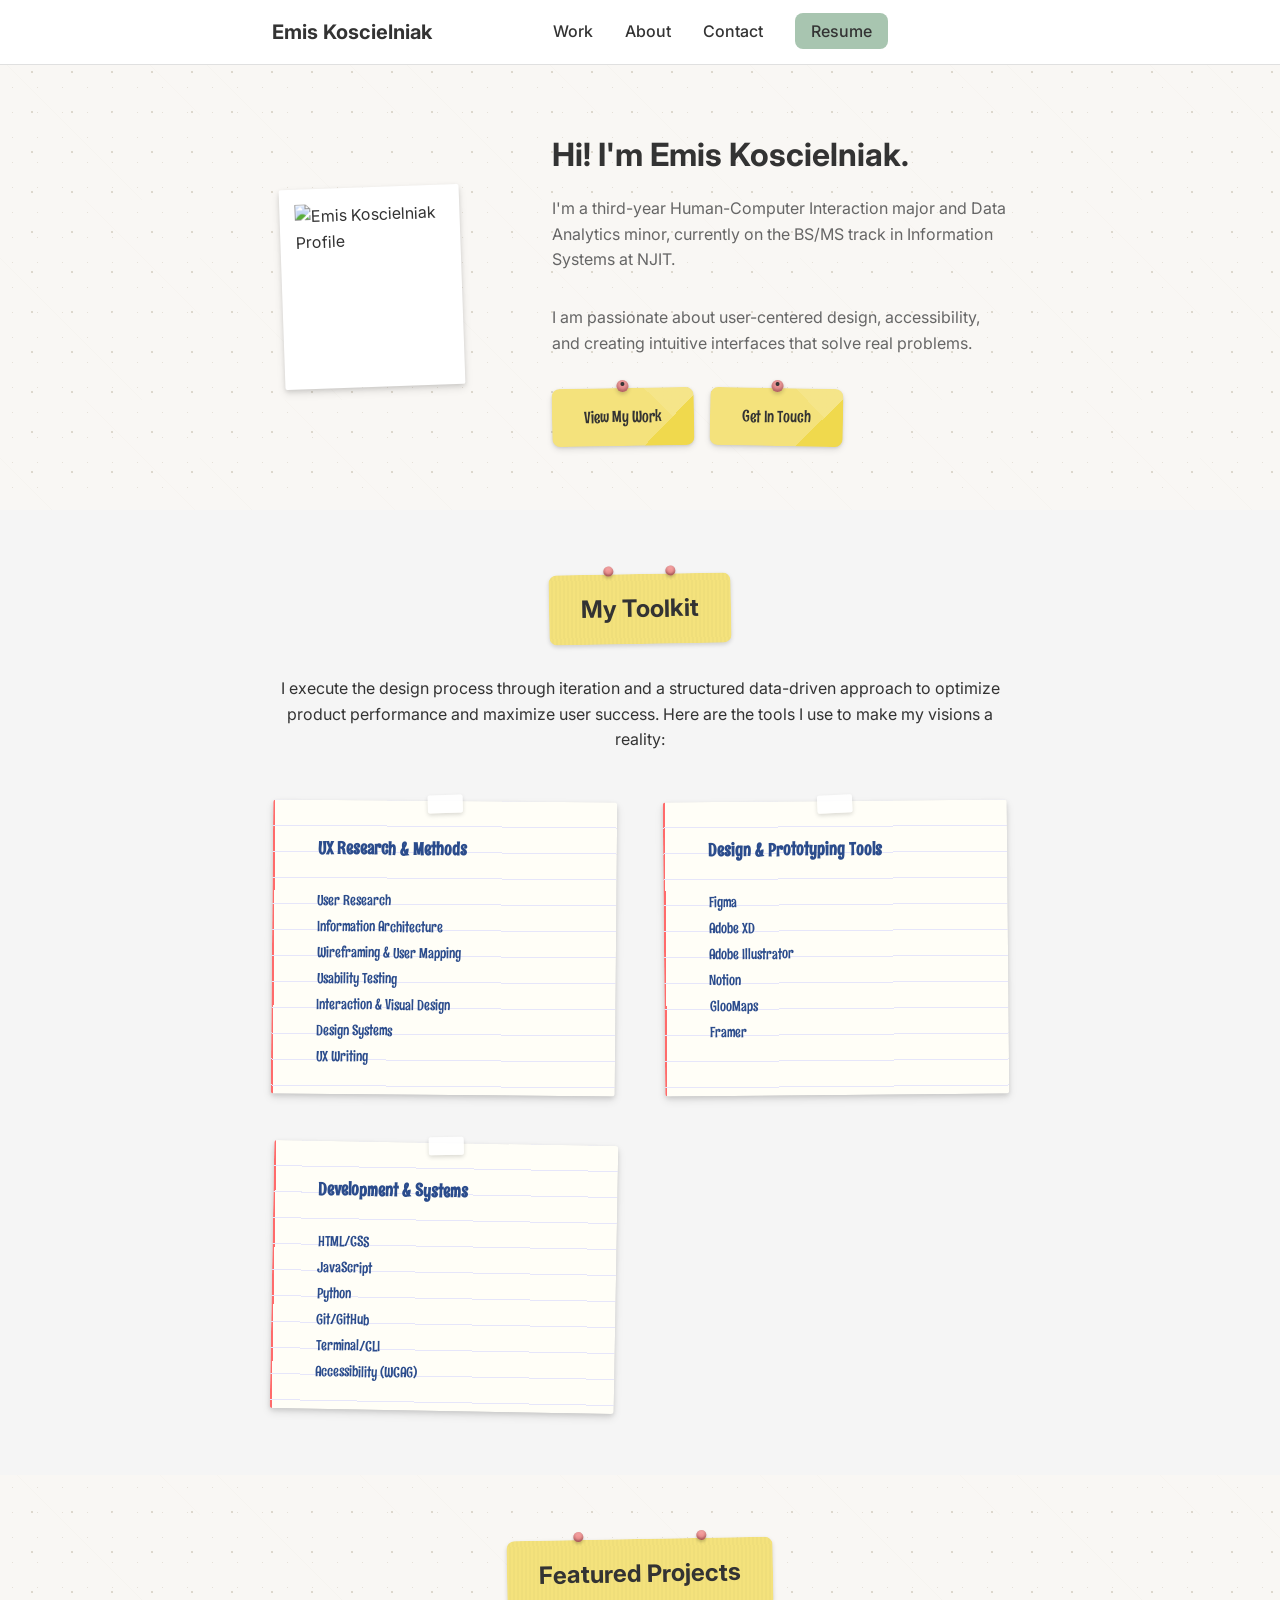
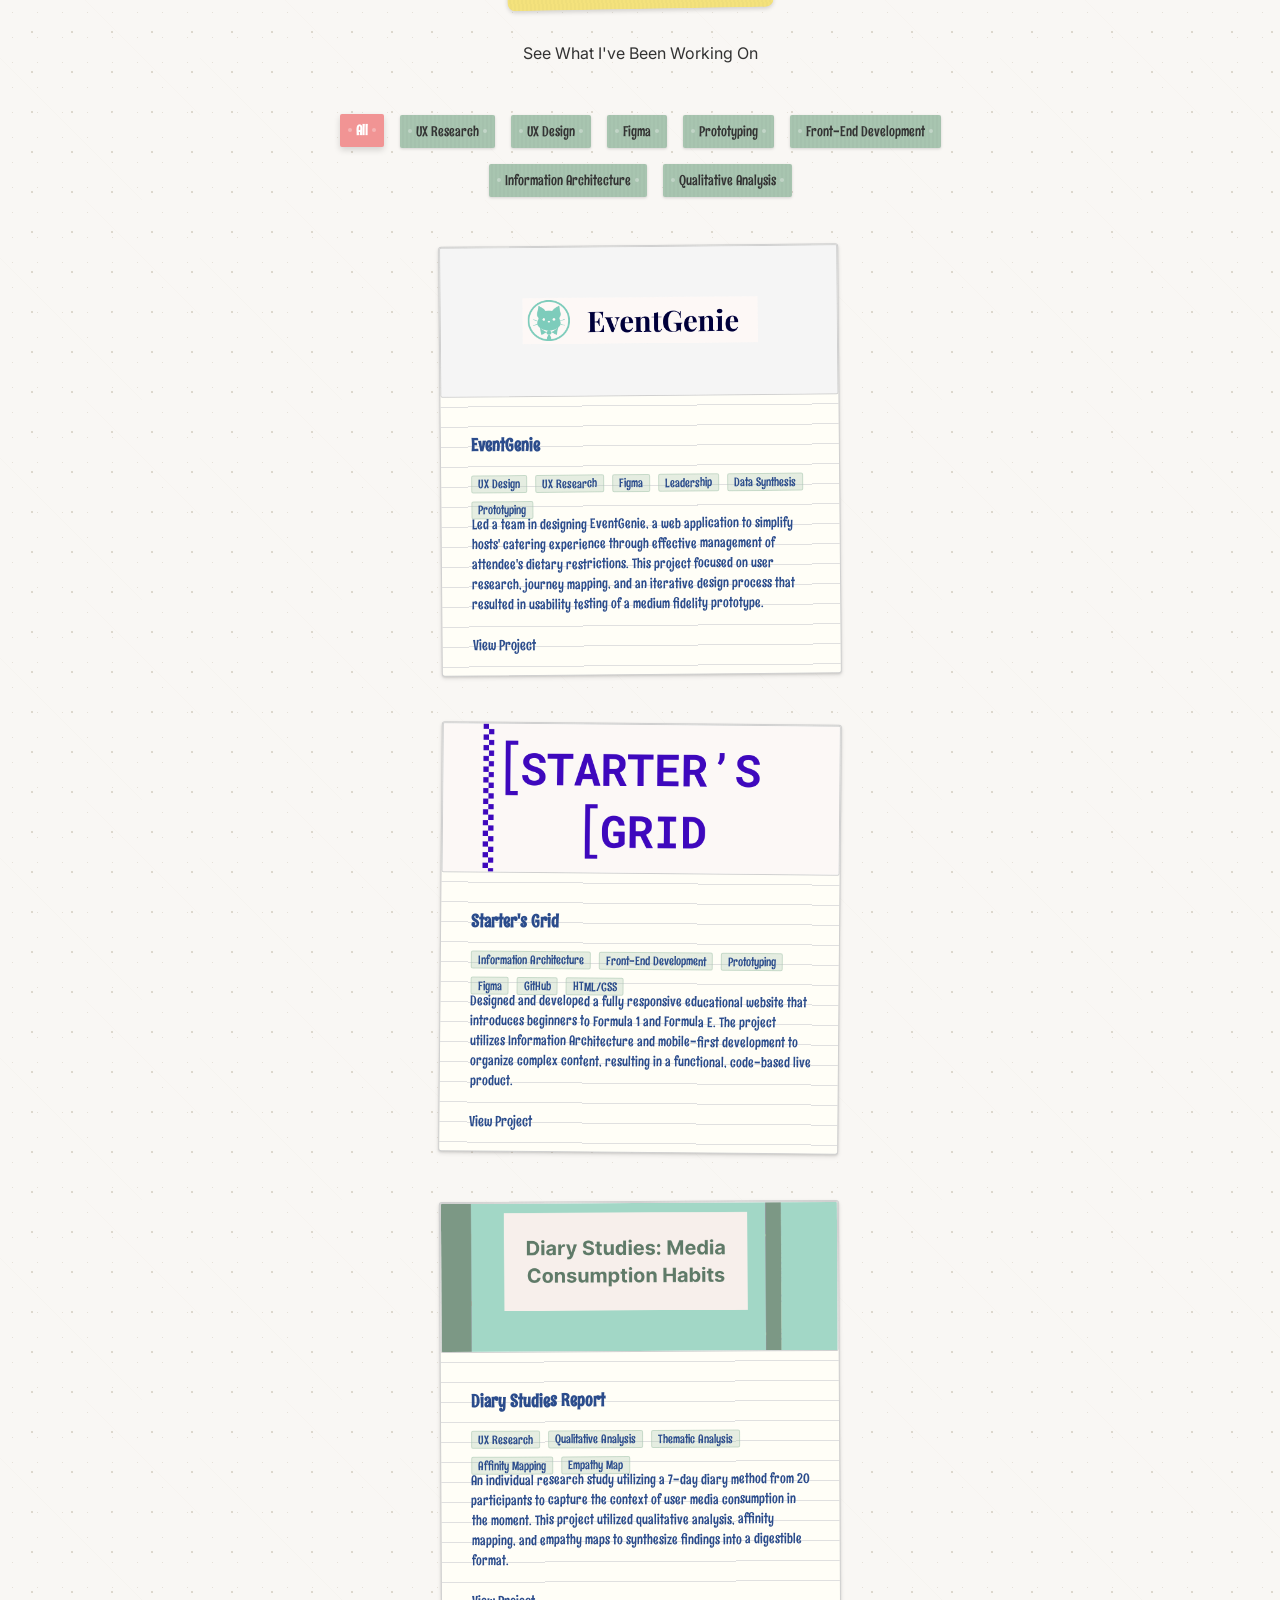
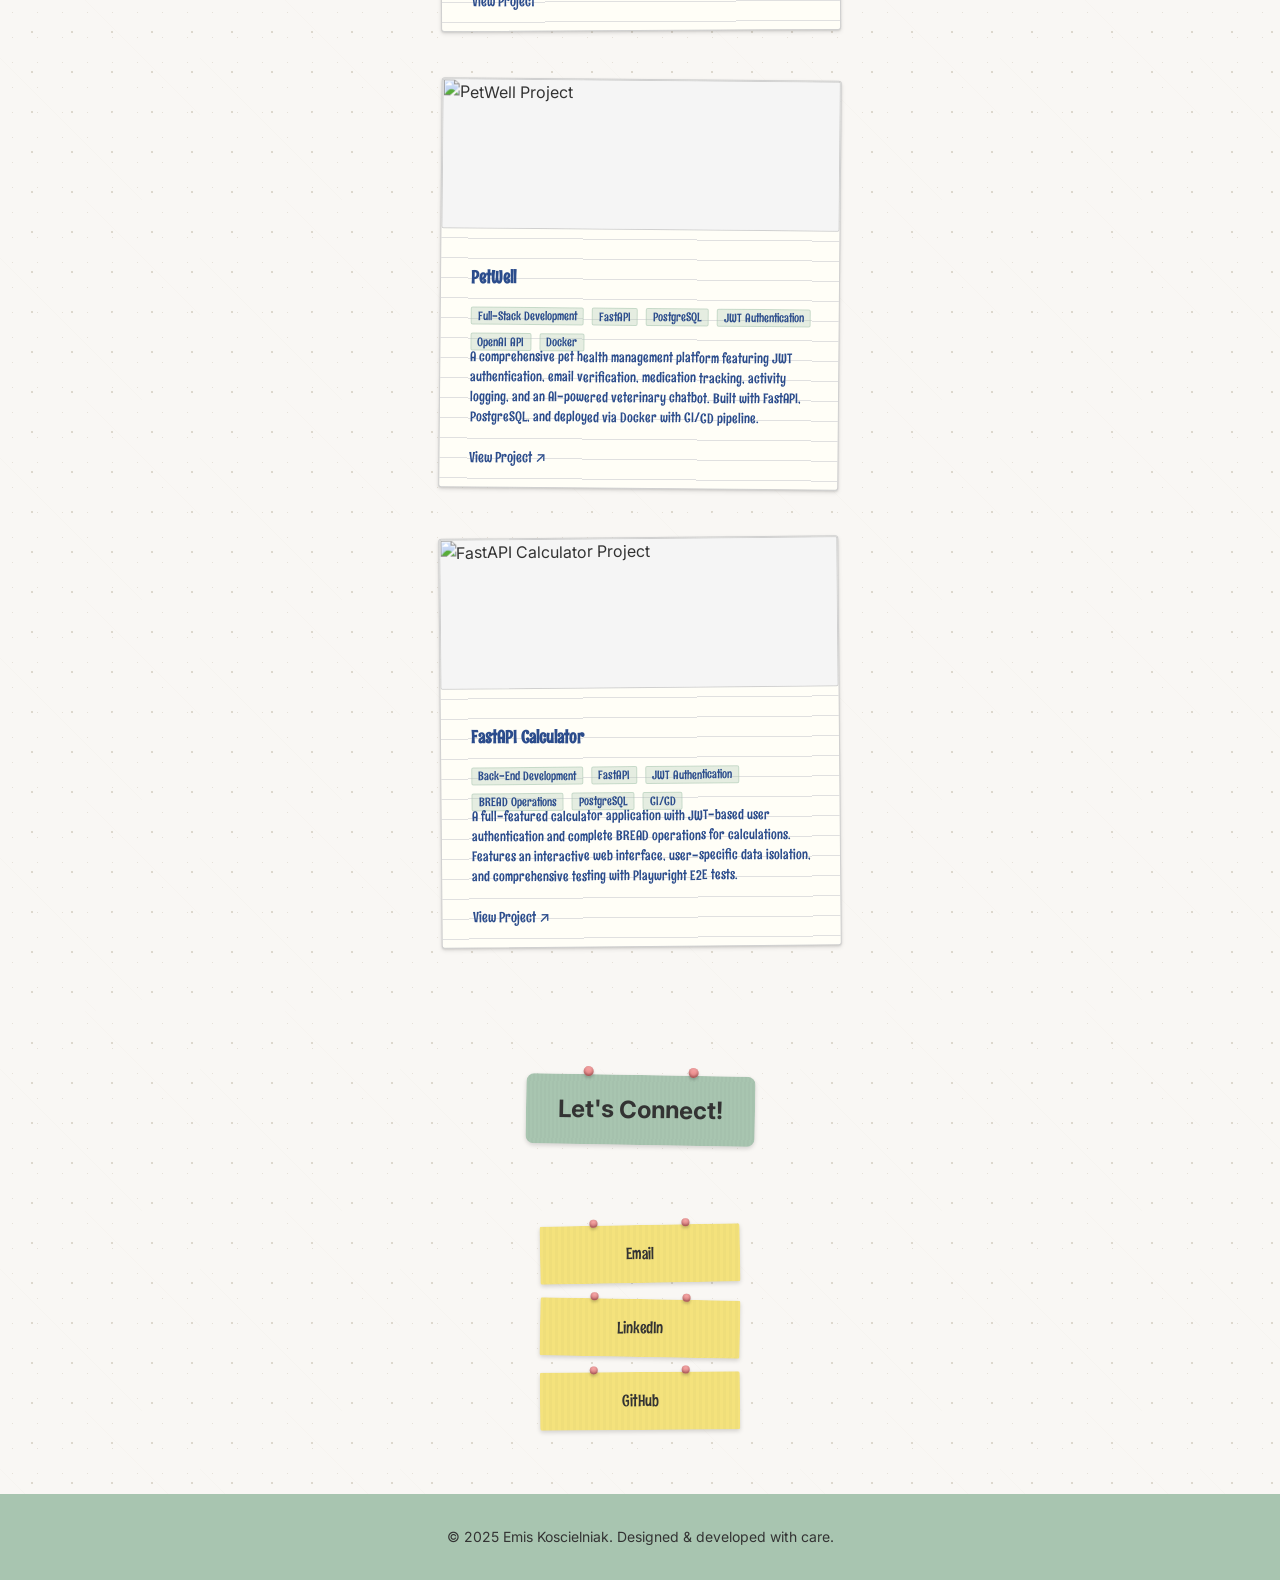
==== commit 06c3f503: "Add PetWell and FastAPI Calculator projects to portfolio" ====
--- a/projects/static-site/html/index.html
+++ b/projects/static-site/html/index.html
@@ -195,6 +195,58 @@
                         </div>
                     </article>
                 </a>
+
+                <!-- Project 4: PetWell -->
+                <a href="https://petwell.emkoscielniak.com" class="project-card-link" target="_blank" rel="noopener noreferrer">
+                    <article class="project-card project-development">
+                        <div class="project-image">
+                            <div class="image-placeholder">
+                                <img src="images/petwell-thumbnail.png" alt="PetWell Project">
+                            </div>
+                        </div>
+                        <div class="project-content">
+                            <h3 class="project-title">PetWell</h3>
+                            <div class="project-tags">
+                                <span class="tag">Full-Stack Development</span>
+                                <span class="tag">FastAPI</span>
+                                <span class="tag">PostgreSQL</span>
+                                <span class="tag">JWT Authentication</span>
+                                <span class="tag">OpenAI API</span>
+                                <span class="tag">Docker</span>
+                            </div>
+                            <p class="project-description">
+                                A comprehensive pet health management platform featuring JWT authentication, email verification, medication tracking, activity logging, and an AI-powered veterinary chatbot. Built with FastAPI, PostgreSQL, and deployed via Docker with CI/CD pipeline.
+                            </p>
+                            <span class="project-link">View Project ↗</span>
+                        </div>
+                    </article>
+                </a>
+
+                <!-- Project 5: FastAPI Calculator -->
+                <a href="https://project14.emkoscielniak.com" class="project-card-link" target="_blank" rel="noopener noreferrer">
+                    <article class="project-card project-development">
+                        <div class="project-image">
+                            <div class="image-placeholder">
+                                <img src="images/calculator-thumbnail.jpg" alt="FastAPI Calculator Project">
+                            </div>
+                        </div>
+                        <div class="project-content">
+                            <h3 class="project-title">FastAPI Calculator</h3>
+                            <div class="project-tags">
+                                <span class="tag">Back-End Development</span>
+                                <span class="tag">FastAPI</span>
+                                <span class="tag">JWT Authentication</span>
+                                <span class="tag">BREAD Operations</span>
+                                <span class="tag">PostgreSQL</span>
+                                <span class="tag">CI/CD</span>
+                            </div>
+                            <p class="project-description">
+                                A full-featured calculator application with JWT-based user authentication and complete BREAD operations for calculations. Features an interactive web interface, user-specific data isolation, and comprehensive testing with Playwright E2E tests.
+                            </p>
+                            <span class="project-link">View Project ↗</span>
+                        </div>
+                    </article>
+                </a>
             </div>
         </div>
     </section>
